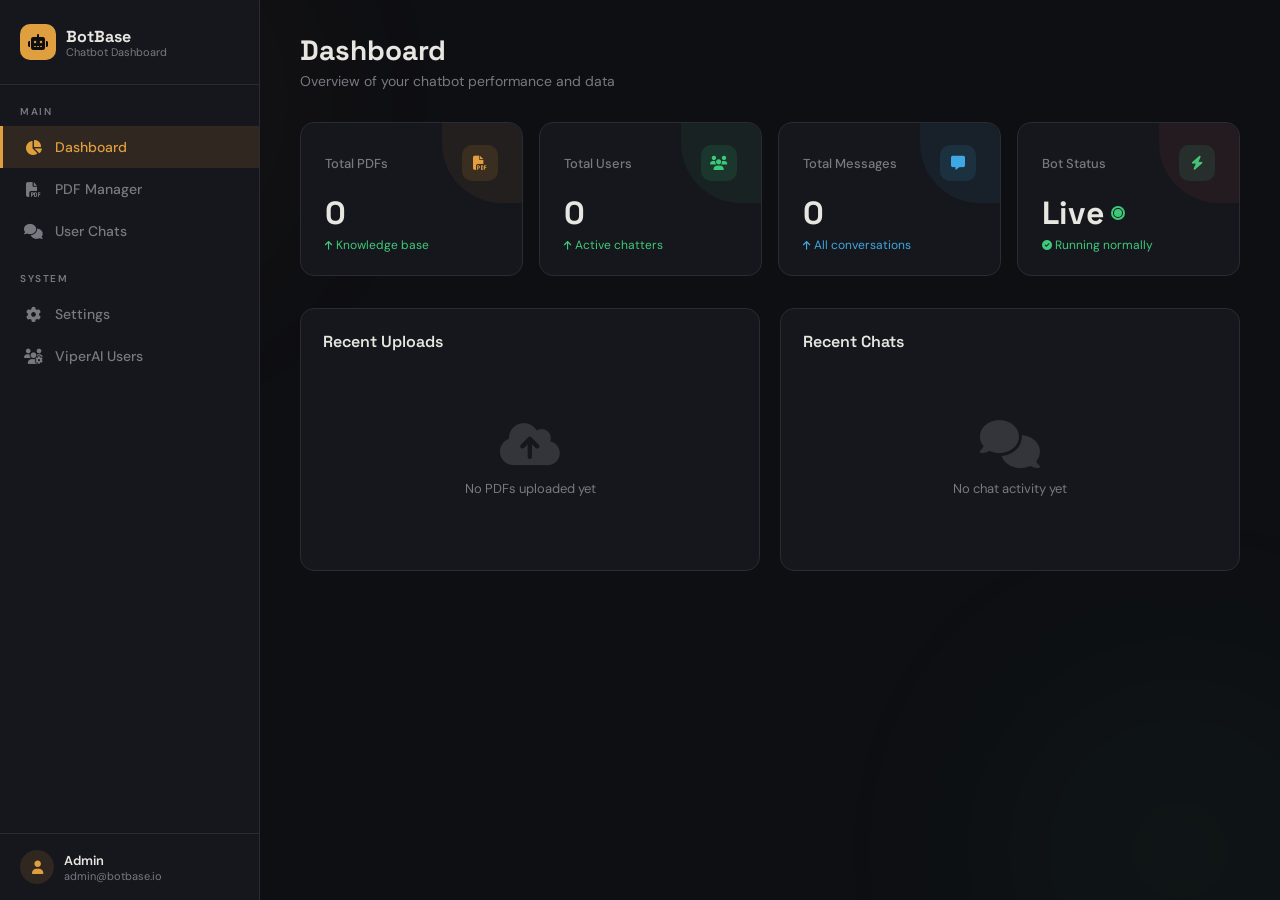
==== templates/admin.html @ d762322c "change in all files" ====
<!DOCTYPE html>
<html lang="en">
<head>
<meta charset="UTF-8">
<meta name="viewport" content="width=device-width, initial-scale=1.0">
<title>ChatBot Dashboard</title>
<link rel="stylesheet" href="https://cdnjs.cloudflare.com/ajax/libs/font-awesome/6.5.0/css/all.min.css">
<link href="https://fonts.googleapis.com/css2?family=Space+Grotesk:wght@300;400;500;600;700&family=DM+Sans:wght@300;400;500;600;700&display=swap" rel="stylesheet">
<link rel="stylesheet" href="../static/css/admin.css">
</head>
<body>

<!-- Background atmosphere -->
<div class="bg-glow" style="top:-100px;left:-100px;background:var(--accent);"></div>
<div class="bg-glow" style="bottom:-150px;right:-100px;background:var(--success);"></div>

<!-- Floating particles -->
<div class="particle" style="left:10%;top:30%;animation-delay:0s;"></div>
<div class="particle" style="left:25%;top:60%;animation-delay:1.5s;"></div>
<div class="particle" style="left:55%;top:20%;animation-delay:3s;"></div>
<div class="particle" style="left:75%;top:70%;animation-delay:4.5s;"></div>
<div class="particle" style="left:90%;top:40%;animation-delay:6s;"></div>

<!-- Toast container -->
<div class="toast-container" id="toastContainer"></div>

<!-- Delete confirmation modal -->
<div class="modal-overlay" id="deleteModal">
  <div class="modal">
    <h3 style="font-size:18px;margin-bottom:8px;">Confirm Delete</h3>
    <p style="color:var(--fg-muted);font-size:14px;margin-bottom:24px;" id="deleteModalText">Are you sure you want to delete this PDF? This action cannot be undone.</p>
    <div style="display:flex;gap:10px;justify-content:flex-end;">
      <button class="btn-ghost" onclick="closeDeleteModal()">Cancel</button>
      <button class="btn-accent" style="background:var(--danger);color:#fff;" id="confirmDeleteBtn" onclick="confirmDelete()">Delete</button>
    </div>
  </div>
</div>

<!-- App layout -->
<div style="display:flex;height:100vh;position:relative;z-index:1;">

  <!-- Sidebar -->
  <aside class="sidebar">
    <div class="sidebar-brand">
      <div style="display:flex;align-items:center;gap:10px;">
        <div style="width:36px;height:36px;background:var(--accent);border-radius:10px;display:flex;align-items:center;justify-content:center;">
          <i class="fas fa-robot" style="color:#0e0f13;font-size:16px;"></i>
        </div>
        <div class="brand-text">
          <div style="font-family:'Space Grotesk';font-weight:700;font-size:16px;color:var(--fg);">BotBase</div>
          <div style="font-size:11px;color:var(--fg-muted);margin-top:-2px;">Chatbot Dashboard</div>
        </div>
      </div>
    </div>

    <nav style="flex:1;padding:16px 0;overflow-y:auto;">
      <div class="nav-section-title" style="padding:4px 20px 8px;font-size:10px;text-transform:uppercase;letter-spacing:1.5px;color:var(--fg-muted);font-weight:600;">Main</div>
      <div class="nav-item active" data-page="dashboard" onclick="switchPage('dashboard')">
        <i class="fas fa-chart-pie"></i><span class="nav-text">Dashboard</span>
      </div>
      <div class="nav-item" data-page="pdfs" onclick="switchPage('pdfs')">
        <i class="fas fa-file-pdf"></i><span class="nav-text">PDF Manager</span>
      </div>
      <div class="nav-item" data-page="chats" onclick="switchPage('chats')">
        <i class="fas fa-comments"></i><span class="nav-text">User Chats</span>
      </div>

      <div class="nav-section-title" style="padding:20px 20px 8px;font-size:10px;text-transform:uppercase;letter-spacing:1.5px;color:var(--fg-muted);font-weight:600;">System</div>
      <div class="nav-item" data-page="settings" onclick="switchPage('settings')">
        <i class="fas fa-cog"></i><span class="nav-text">Settings</span>
      </div>
      <div class="nav-item" data-page="users" onclick="switchPage('users')">
        <i class="fas fa-users-gear"></i><span class="nav-text">ViperAI Users</span>
      </div>
    </nav>

    <div style="padding:16px 20px;border-top:1px solid var(--border);display:flex;align-items:center;gap:10px;">
      <div style="width:34px;height:34px;background:var(--accent-dim);border-radius:50%;display:flex;align-items:center;justify-content:center;">
        <i class="fas fa-user" style="color:var(--accent);font-size:13px;"></i>
      </div>
      <div class="brand-text">
        <div style="font-size:13px;font-weight:600;">Admin</div>
        <div style="font-size:11px;color:var(--fg-muted);">admin@botbase.io</div>
      </div>
    </div>
  </aside>

  <!-- Main -->
  <main class="main-content" id="mainContent">

    <!-- DASHBOARD PAGE -->
    <section class="page active" id="page-dashboard">
      <div style="margin-bottom:32px;">
        <h1 style="font-size:28px;font-weight:700;margin-bottom:4px;">Dashboard</h1>
        <p style="color:var(--fg-muted);font-size:14px;">Overview of your chatbot performance and data</p>
      </div>

      <!-- Stats -->
      <div style="display:grid;grid-template-columns:repeat(auto-fit,minmax(220px,1fr));gap:16px;margin-bottom:32px;">
        <div class="stat-card amber">
          <div style="display:flex;align-items:center;justify-content:space-between;margin-bottom:12px;">
            <span style="color:var(--fg-muted);font-size:13px;font-weight:500;">Total PDFs</span>
            <div style="width:36px;height:36px;background:var(--accent-dim);border-radius:10px;display:flex;align-items:center;justify-content:center;">
              <i class="fas fa-file-pdf" style="color:var(--accent);font-size:14px;"></i>
            </div>
          </div>
          <div style="font-size:32px;font-weight:700;font-family:'Space Grotesk';" id="statPdfs">0</div>
          <div style="font-size:12px;color:var(--success);margin-top:4px;"><i class="fas fa-arrow-up" style="font-size:10px;"></i> Knowledge base</div>
        </div>

        <div class="stat-card green">
          <div style="display:flex;align-items:center;justify-content:space-between;margin-bottom:12px;">
            <span style="color:var(--fg-muted);font-size:13px;font-weight:500;">Total Users</span>
            <div style="width:36px;height:36px;background:rgba(62,201,122,0.12);border-radius:10px;display:flex;align-items:center;justify-content:center;">
              <i class="fas fa-users" style="color:var(--success);font-size:14px;"></i>
            </div>
          </div>
          <div style="font-size:32px;font-weight:700;font-family:'Space Grotesk';" id="statUsers">0</div>
          <div style="font-size:12px;color:var(--success);margin-top:4px;"><i class="fas fa-arrow-up" style="font-size:10px;"></i> Active chatters</div>
        </div>

        <div class="stat-card blue">
          <div style="display:flex;align-items:center;justify-content:space-between;margin-bottom:12px;">
            <span style="color:var(--fg-muted);font-size:13px;font-weight:500;">Total Messages</span>
            <div style="width:36px;height:36px;background:rgba(62,168,224,0.12);border-radius:10px;display:flex;align-items:center;justify-content:center;">
              <i class="fas fa-message" style="color:var(--info);font-size:14px;"></i>
            </div>
          </div>
          <div style="font-size:32px;font-weight:700;font-family:'Space Grotesk';" id="statMessages">0</div>
          <div style="font-size:12px;color:var(--info);margin-top:4px;"><i class="fas fa-arrow-up" style="font-size:10px;"></i> All conversations</div>
        </div>

        <div class="stat-card red">
          <div style="display:flex;align-items:center;justify-content:space-between;margin-bottom:12px;">
            <span style="color:var(--fg-muted);font-size:13px;font-weight:500;">Bot Status</span>
            <div style="width:36px;height:36px;background:rgba(62,201,122,0.12);border-radius:10px;display:flex;align-items:center;justify-content:center;">
              <i class="fas fa-bolt" style="color:var(--success);font-size:14px;"></i>
            </div>
          </div>
          <div style="display:flex;align-items:center;gap:10px;">
            <div style="font-size:32px;font-weight:700;font-family:'Space Grotesk';">Live</div>
            <div class="pulse-dot"></div>
          </div>
          <div style="font-size:12px;color:var(--success);margin-top:4px;"><i class="fas fa-circle-check" style="font-size:10px;"></i> Running normally</div>
        </div>
      </div>

      <!-- Recent activity -->
      <div style="display:grid;grid-template-columns:1fr 1fr;gap:20px;">
        <div style="background:var(--bg-card);border:1px solid var(--border);border-radius:14px;padding:22px;">
          <h3 style="font-size:16px;font-weight:600;margin-bottom:16px;">Recent Uploads</h3>
          <div id="recentUploads" style="display:flex;flex-direction:column;gap:10px;">
            <div class="empty-state" style="height:180px;">
              <i class="fas fa-cloud-arrow-up"></i>
              <span style="font-size:13px;">No PDFs uploaded yet</span>
            </div>
          </div>
        </div>

        <div style="background:var(--bg-card);border:1px solid var(--border);border-radius:14px;padding:22px;">
          <h3 style="font-size:16px;font-weight:600;margin-bottom:16px;">Recent Chats</h3>
          <div id="recentChats" style="display:flex;flex-direction:column;gap:10px;">
            <div class="empty-state" style="height:180px;">
              <i class="fas fa-comments"></i>
              <span style="font-size:13px;">No chat activity yet</span>
            </div>
          </div>
        </div>
      </div>
    </section>

    <!-- PDF MANAGER PAGE -->
    <section class="page" id="page-pdfs">
      <div style="margin-bottom:28px;display:flex;align-items:center;justify-content:space-between;">
        <div>
          <h1 style="font-size:28px;font-weight:700;margin-bottom:4px;">PDF Manager</h1>
          <p style="color:var(--fg-muted);font-size:14px;">Upload and manage knowledge base documents</p>
        </div>
        <div style="display:flex;align-items:center;gap:10px;">
          <span class="badge badge-amber"><i class="fas fa-database"></i> <span id="pdfCount">0</span> documents</span>
        </div>
      </div>

      <!-- Upload zone -->
      <div class="upload-zone" id="uploadZone" onclick="document.getElementById('fileInput').click()">
        <input type="file" id="fileInput" accept=".pdf" multiple style="display:none;" onchange="handleFileSelect(event)">
        <div class="upload-icon"><i class="fas fa-cloud-arrow-up"></i></div>
        <div style="font-size:16px;font-weight:600;margin-bottom:6px;">Drop PDF files here or click to browse</div>
        <div style="color:var(--fg-muted);font-size:13px;">Supports PDF files up to 50MB each</div>
      </div>

      <!-- Upload progress area -->
      <div id="uploadProgress" style="margin-top:16px;display:none;"></div>

      <!-- PDF list -->
      <div style="margin-top:24px;">
        <div style="display:flex;align-items:center;justify-content:space-between;margin-bottom:14px;">
          <h3 style="font-size:16px;font-weight:600;">Uploaded Documents</h3>
          <div style="position:relative;">
            <i class="fas fa-search" style="position:absolute;left:12px;top:50%;transform:translateY(-50%);color:var(--fg-muted);font-size:13px;"></i>
            <input class="search-input" placeholder="Search documents..." style="width:240px;" id="pdfSearch" oninput="filterPdfs()">
          </div>
        </div>
        <div id="pdfList" style="display:flex;flex-direction:column;gap:10px;">
          <div class="empty-state" style="height:200px;background:var(--bg-card);border:1px solid var(--border);border-radius:14px;">
            <i class="fas fa-folder-open"></i>
            <span style="font-size:13px;">Your document library is empty</span>
          </div>
        </div>
      </div>
    </section>

    <!-- USER CHATS PAGE -->
    <section class="page" id="page-chats">
      <div style="margin-bottom:24px;display:flex;align-items:center;justify-content:space-between;">
        <div>
          <h1 style="font-size:28px;font-weight:700;margin-bottom:4px;">User Chats</h1>
          <p style="color:var(--fg-muted);font-size:14px;">Browse and review conversations by user</p>
        </div>
        <span class="badge badge-info"><i class="fas fa-comments"></i> <span id="chatCount">0</span> conversations</span>
      </div>

      <div class="chat-panel">
        <!-- User list -->
        <div class="chat-list-panel">
          <div style="position:relative;margin-bottom:4px;">
            <i class="fas fa-search" style="position:absolute;left:12px;top:50%;transform:translateY(-50%);color:var(--fg-muted);font-size:13px;"></i>
            <input class="search-input" placeholder="Search by name or email..." id="chatSearch" oninput="filterChats()">
          </div>
          <div id="chatUserList" style="flex:1;overflow-y:auto;display:flex;flex-direction:column;gap:8px;">
            <div class="empty-state" style="height:300px;background:var(--bg-card);border:1px solid var(--border);border-radius:14px;">
              <i class="fas fa-user-group"></i>
              <span style="font-size:13px;">No user conversations found</span>
            </div>
          </div>
        </div>

        <!-- Conversation view -->
        <div class="chat-conversation-panel">
          <div id="chatHeader" style="padding:18px 24px;border-bottom:1px solid var(--border);display:none;">
            <div style="display:flex;align-items:center;gap:12px;">
              <div class="user-avatar" id="chatAvatar" style="background:var(--accent-dim);color:var(--accent);"></div>
              <div>
                <div style="font-weight:600;font-size:15px;" id="chatUserName"></div>
                <div style="font-size:12px;color:var(--fg-muted);" id="chatUserEmail"></div>
              </div>
              <div style="margin-left:auto;display:flex;align-items:center;gap:8px;">
                <span class="badge badge-success" id="chatMsgCount"></span>
              </div>
            </div>
          </div>
          <div class="chat-messages" id="chatMessages">
            <div class="empty-state">
              <i class="fas fa-arrow-left"></i>
              <span style="font-size:14px;">Select a user to view their conversation</span>
              <span style="font-size:12px;">Search by name or email on the left panel</span>
            </div>
          </div>
        </div>
      </div>
    </section>

    <!-- SETTINGS PAGE -->
    <section class="page" id="page-settings">
      <div style="margin-bottom:28px;">
        <h1 style="font-size:28px;font-weight:700;margin-bottom:4px;">Settings</h1>
        <p style="color:var(--fg-muted);font-size:14px;">Configure your chatbot behavior</p>
      </div>

      <div style="max-width:600px;display:flex;flex-direction:column;gap:20px;">
        <div style="background:var(--bg-card);border:1px solid var(--border);border-radius:14px;padding:22px;">
          <h3 style="font-size:16px;font-weight:600;margin-bottom:16px;">Chatbot Configuration</h3>
          <div style="display:flex;flex-direction:column;gap:16px;">
            <div>
              <label style="font-size:13px;font-weight:500;color:var(--fg-muted);display:block;margin-bottom:6px;">Bot Name</label>
              <input class="search-input" style="padding-left:14px;" value="Assistant" id="botName">
            </div>
            <div>
              <label style="font-size:13px;font-weight:500;color:var(--fg-muted);display:block;margin-bottom:6px;">Welcome Message</label>
              <textarea class="search-input" style="padding-left:14px;min-height:80px;resize:vertical;" id="botWelcome">Hello! I'm your PDF assistant. Ask me anything about the uploaded documents.</textarea>
            </div>
            <div>
              <label style="font-size:13px;font-weight:500;color:var(--fg-muted);display:block;margin-bottom:6px;">Max Response Length</label>
              <input class="search-input" style="padding-left:14px;" type="number" value="500" id="maxResponse">
            </div>
          </div>
        </div>

        <div style="background:var(--bg-card);border:1px solid var(--border);border-radius:14px;padding:22px;">
          <h3 style="font-size:16px;font-weight:600;margin-bottom:16px;">Data Management</h3>
          <div style="display:flex;flex-direction:column;gap:12px;">
            <button class="btn-ghost" style="text-align:left;display:flex;align-items:center;gap:10px;" onclick="exportData()">
              <i class="fas fa-download" style="width:16px;"></i> Export All Chat Data (JSON)
            </button>
            <button class="btn-ghost" style="text-align:left;display:flex;align-items:center;gap:10px;color:var(--danger);border-color:rgba(224,85,85,0.3);" onclick="clearAllData()">
              <i class="fas fa-trash" style="width:16px;"></i> Clear All Data
            </button>
          </div>
        </div>

      <button class="btn-accent" style="align-self:flex-start;" onclick="saveSettings()">
        <i class="fas fa-save" style="margin-right:6px;"></i> Save Settings
      </button>
    </div>
  </section>

  <!-- VIPERAI USERS PAGE -->
  <section class="page" id="page-users">
    <div style="margin-bottom:28px;display:flex;align-items:center;justify-content:space-between;">
      <div>
        <h1 style="font-size:28px;font-weight:700;margin-bottom:4px;">ViperAI Users</h1>
        <p style="color:var(--fg-muted);font-size:14px;">Registered users and their chat history</p>
      </div>
      <span class="badge badge-success"><i class="fas fa-users"></i> <span id="viperUserCount">0</span> users</span>
    </div>

    <div class="chat-panel">
      <div class="chat-list-panel">
        <div style="position:relative;margin-bottom:4px;">
          <i class="fas fa-search" style="position:absolute;left:12px;top:50%;transform:translateY(-50%);color:var(--fg-muted);font-size:13px;"></i>
          <input class="search-input" placeholder="Search users by email..." id="viperUserSearch" oninput="renderViperUserList()">
        </div>
        <div id="viperUserList" style="flex:1;overflow-y:auto;display:flex;flex-direction:column;gap:8px;">
          <div class="empty-state" style="height:300px;background:var(--bg-card);border:1px solid var(--border);border-radius:14px;">
            <i class="fas fa-users-gear"></i>
            <span style="font-size:13px;">No users found</span>
          </div>
        </div>
      </div>

      <div class="chat-conversation-panel">
        <div id="viperChatHeader" style="padding:18px 24px;border-bottom:1px solid var(--border);display:none;">
          <div style="display:flex;align-items:center;gap:12px;">
            <div class="user-avatar" id="viperChatAvatar" style="background:var(--accent-dim);color:var(--accent);"></div>
            <div>
              <div style="font-weight:600;font-size:15px;" id="viperChatUserName"></div>
              <div style="font-size:12px;color:var(--fg-muted);" id="viperChatUserEmail"></div>
            </div>
            <div style="margin-left:auto;display:flex;align-items:center;gap:8px;">
              <span class="badge badge-info" id="viperChatCount"></span>
            </div>
          </div>
        </div>
        <div id="viperChatTabs" style="padding:10px 16px;border-bottom:1px solid var(--border);display:none;gap:8px;flex-wrap:wrap;"></div>
        <div class="chat-messages" id="viperChatMessages">
          <div class="empty-state">
            <i class="fas fa-arrow-left"></i>
            <span style="font-size:14px;">Select a user to view their chats</span>
            <span style="font-size:12px;">Search by email on the left panel</span>
          </div>
        </div>
      </div>
    </div>
  </section>

  </main>
</div>

<script src="../static/js/admin.js"></script>
</body>
</html>
---- static/css/admin.css ----
:root {
  --bg: #0e0f13;
  --bg-card: #16171d;
  --bg-elevated: #1c1d25;
  --fg: #e8e6e1;
  --fg-muted: #7a7880;
  --accent: #e09f3e;
  --accent-dim: rgba(224,159,62,0.12);
  --accent-hover: #c98a2e;
  --border: #2a2b33;
  --danger: #e05555;
  --success: #3ec97a;
  --info: #3ea8e0;
}

* { margin: 0; padding: 0; box-sizing: border-box; }

body {
  font-family: 'DM Sans', sans-serif;
  background: var(--bg);
  color: var(--fg);
  overflow: hidden;
  height: 100vh;
}

h1, h2, h3, h4, h5 {
  font-family: 'Space Grotesk', sans-serif;
}

::-webkit-scrollbar { width: 5px; }
::-webkit-scrollbar-track { background: transparent; }
::-webkit-scrollbar-thumb { background: var(--border); border-radius: 10px; }
::-webkit-scrollbar-thumb:hover { background: var(--fg-muted); }

.sidebar {
  width: 260px;
  min-width: 260px;
  background: var(--bg-card);
  border-right: 1px solid var(--border);
  height: 100vh;
  display: flex;
  flex-direction: column;
  transition: all 0.3s ease;
}

.sidebar-brand {
  padding: 24px 20px;
  border-bottom: 1px solid var(--border);
}

.nav-item {
  display: flex;
  align-items: center;
  gap: 12px;
  padding: 12px 20px;
  cursor: pointer;
  color: var(--fg-muted);
  transition: all 0.2s ease;
  border-left: 3px solid transparent;
  font-size: 14px;
  font-weight: 500;
}

.nav-item:hover {
  color: var(--fg);
  background: rgba(255,255,255,0.03);
}

.nav-item.active {
  color: var(--accent);
  background: var(--accent-dim);
  border-left-color: var(--accent);
}

.nav-item i { width: 20px; text-align: center; font-size: 15px; }

.main-content {
  flex: 1;
  overflow-y: auto;
  padding: 32px 40px;
}

.stat-card {
  background: var(--bg-card);
  border: 1px solid var(--border);
  border-radius: 14px;
  padding: 22px 24px;
  position: relative;
  overflow: hidden;
  transition: transform 0.2s ease, border-color 0.2s ease;
}

.stat-card:hover {
  transform: translateY(-2px);
  border-color: var(--accent);
}

.stat-card::after {
  content: '';
  position: absolute;
  top: 0; right: 0;
  width: 80px; height: 80px;
  border-radius: 0 14px 0 60px;
  opacity: 0.06;
}

.stat-card.amber::after { background: var(--accent); }
.stat-card.green::after { background: var(--success); }
.stat-card.blue::after { background: var(--info); }
.stat-card.red::after { background: var(--danger); }

.upload-zone {
  border: 2px dashed var(--border);
  border-radius: 16px;
  padding: 48px 24px;
  text-align: center;
  cursor: pointer;
  transition: all 0.3s ease;
  background: var(--bg-elevated);
  position: relative;
}

.upload-zone:hover, .upload-zone.dragover {
  border-color: var(--accent);
  background: var(--accent-dim);
}

.upload-zone.dragover .upload-icon {
  transform: scale(1.15);
  color: var(--accent);
}

.upload-icon {
  font-size: 48px;
  color: var(--fg-muted);
  transition: all 0.3s ease;
  margin-bottom: 16px;
}

.pdf-item {
  display: flex;
  align-items: center;
  gap: 14px;
  padding: 16px 18px;
  background: var(--bg-elevated);
  border: 1px solid var(--border);
  border-radius: 12px;
  transition: all 0.2s ease;
}

.pdf-item:hover {
  border-color: var(--accent);
  background: var(--accent-dim);
}

.pdf-icon {
  width: 44px; height: 44px;
  background: rgba(224,85,85,0.12);
  color: var(--danger);
  border-radius: 10px;
  display: flex; align-items: center; justify-content: center;
  font-size: 18px;
  flex-shrink: 0;
}

.chat-user-item {
  display: flex;
  align-items: center;
  gap: 14px;
  padding: 14px 18px;
  background: var(--bg-elevated);
  border: 1px solid var(--border);
  border-radius: 12px;
  cursor: pointer;
  transition: all 0.2s ease;
}

.chat-user-item:hover {
  border-color: var(--accent);
  background: var(--accent-dim);
}

.chat-user-item.active {
  border-color: var(--accent);
  background: var(--accent-dim);
}

.user-avatar {
  width: 42px; height: 42px;
  border-radius: 50%;
  display: flex; align-items: center; justify-content: center;
  font-weight: 700;
  font-size: 15px;
  flex-shrink: 0;
  font-family: 'Space Grotesk', sans-serif;
}

.chat-bubble {
  max-width: 75%;
  padding: 12px 16px;
  border-radius: 16px;
  font-size: 14px;
  line-height: 1.55;
  animation: bubbleIn 0.3s ease;
}

@keyframes bubbleIn {
  from { opacity: 0; transform: translateY(8px); }
  to { opacity: 1; transform: translateY(0); }
}

.bubble-user {
  background: var(--accent);
  color: #0e0f13;
  border-bottom-right-radius: 4px;
  margin-left: auto;
  font-weight: 500;
}

.bubble-bot {
  background: var(--bg-elevated);
  border: 1px solid var(--border);
  color: var(--fg);
  border-bottom-left-radius: 4px;
}

.search-input {
  background: var(--bg-elevated);
  border: 1px solid var(--border);
  border-radius: 10px;
  padding: 10px 14px 10px 40px;
  color: var(--fg);
  font-size: 14px;
  width: 100%;
  outline: none;
  transition: border-color 0.2s ease;
  font-family: 'DM Sans', sans-serif;
}

.search-input:focus { border-color: var(--accent); }
.search-input::placeholder { color: var(--fg-muted); }

.btn-accent {
  background: var(--accent);
  color: #0e0f13;
  border: none;
  padding: 10px 20px;
  border-radius: 10px;
  font-weight: 600;
  font-size: 14px;
  cursor: pointer;
  transition: all 0.2s ease;
  font-family: 'DM Sans', sans-serif;
}

.btn-accent:hover { background: var(--accent-hover); transform: translateY(-1px); }

.btn-ghost {
  background: transparent;
  color: var(--fg-muted);
  border: 1px solid var(--border);
  padding: 8px 14px;
  border-radius: 8px;
  font-size: 13px;
  cursor: pointer;
  transition: all 0.2s ease;
  font-family: 'DM Sans', sans-serif;
}

.btn-ghost:hover { color: var(--fg); border-color: var(--fg-muted); }

.btn-danger {
  background: transparent;
  color: var(--danger);
  border: 1px solid rgba(224,85,85,0.3);
  padding: 6px 12px;
  border-radius: 8px;
  font-size: 12px;
  cursor: pointer;
  transition: all 0.2s ease;
  font-family: 'DM Sans', sans-serif;
}

.btn-danger:hover { background: rgba(224,85,85,0.1); border-color: var(--danger); }

.badge {
  display: inline-flex;
  align-items: center;
  gap: 5px;
  padding: 3px 10px;
  border-radius: 20px;
  font-size: 11px;
  font-weight: 600;
}

.badge-success { background: rgba(62,201,122,0.12); color: var(--success); }
.badge-amber { background: var(--accent-dim); color: var(--accent); }
.badge-info { background: rgba(62,168,224,0.12); color: var(--info); }

.toast-container {
  position: fixed;
  top: 24px;
  right: 24px;
  z-index: 9999;
  display: flex;
  flex-direction: column;
  gap: 10px;
}

.toast {
  padding: 14px 20px;
  border-radius: 12px;
  font-size: 14px;
  font-weight: 500;
  display: flex;
  align-items: center;
  gap: 10px;
  animation: toastIn 0.4s ease, toastOut 0.3s ease 2.7s forwards;
  box-shadow: 0 8px 30px rgba(0,0,0,0.4);
}

.toast-success { background: #1a2e22; border: 1px solid rgba(62,201,122,0.3); color: var(--success); }
.toast-error { background: #2e1a1a; border: 1px solid rgba(224,85,85,0.3); color: var(--danger); }
.toast-info { background: #1a252e; border: 1px solid rgba(62,168,224,0.3); color: var(--info); }

@keyframes toastIn { from { opacity:0; transform:translateX(40px); } to { opacity:1; transform:translateX(0); } }
@keyframes toastOut { from { opacity:1; } to { opacity:0; transform:translateY(-10px); } }

.page { display: none; }
.page.active { display: block; }

.modal-overlay {
  position: fixed; inset: 0;
  background: rgba(0,0,0,0.6);
  backdrop-filter: blur(4px);
  z-index: 1000;
  display: none;
  align-items: center;
  justify-content: center;
  animation: fadeIn 0.2s ease;
}

.modal-overlay.show { display: flex; }

.modal {
  background: var(--bg-card);
  border: 1px solid var(--border);
  border-radius: 16px;
  padding: 28px;
  max-width: 420px;
  width: 90%;
  animation: modalIn 0.3s ease;
}

@keyframes fadeIn { from { opacity:0; } to { opacity:1; } }
@keyframes modalIn { from { opacity:0; transform:scale(0.95); } to { opacity:1; transform:scale(1); } }

.bg-glow {
  position: fixed;
  width: 400px; height: 400px;
  border-radius: 50%;
  filter: blur(120px);
  opacity: 0.04;
  pointer-events: none;
  z-index: 0;
}

.progress-bar {
  height: 4px;
  background: var(--border);
  border-radius: 4px;
  overflow: hidden;
}

.progress-fill {
  height: 100%;
  background: var(--accent);
  border-radius: 4px;
  transition: width 0.3s ease;
}

.chat-panel {
  display: flex;
  gap: 24px;
  height: calc(100vh - 160px);
}

.chat-list-panel {
  width: 340px;
  min-width: 340px;
  display: flex;
  flex-direction: column;
  gap: 12px;
}

.chat-conversation-panel {
  flex: 1;
  background: var(--bg-card);
  border: 1px solid var(--border);
  border-radius: 16px;
  display: flex;
  flex-direction: column;
  overflow: hidden;
}

.chat-messages {
  flex: 1;
  overflow-y: auto;
  padding: 24px;
  display: flex;
  flex-direction: column;
  gap: 16px;
}

.empty-state {
  display: flex;
  flex-direction: column;
  align-items: center;
  justify-content: center;
  height: 100%;
  color: var(--fg-muted);
  gap: 12px;
}

.empty-state i { font-size: 48px; opacity: 0.3; }

@media (max-width: 1024px) {
  .sidebar { width: 70px; min-width: 70px; }
  .sidebar .nav-text, .sidebar .brand-text, .sidebar .nav-section-title { display: none; }
  .sidebar-brand { padding: 20px 12px; text-align: center; }
  .nav-item { justify-content: center; padding: 14px 12px; }
  .main-content { padding: 24px 20px; }
  .chat-panel { flex-direction: column; height: auto; }
  .chat-list-panel { width: 100%; min-width: 0; max-height: 300px; }
  .chat-conversation-panel { min-height: 400px; }
}

.pulse-dot {
  width: 8px; height: 8px;
  background: var(--success);
  border-radius: 50%;
  position: relative;
}

.pulse-dot::after {
  content: '';
  position: absolute; inset: -3px;
  border-radius: 50%;
  border: 2px solid var(--success);
  animation: pulse 2s ease infinite;
}

@keyframes pulse {
  0%, 100% { opacity: 0; transform: scale(0.8); }
  50% { opacity: 0.5; transform: scale(1.2); }
}

.particle {
  position: fixed;
  width: 2px; height: 2px;
  background: var(--accent);
  border-radius: 50%;
  opacity: 0;
  pointer-events: none;
  z-index: 0;
  animation: floatParticle 8s ease-in-out infinite;
}

@keyframes floatParticle {
  0%, 100% { opacity: 0; transform: translateY(0); }
  20% { opacity: 0.3; }
  50% { opacity: 0.15; transform: translateY(-80px); }
  80% { opacity: 0.3; }
}
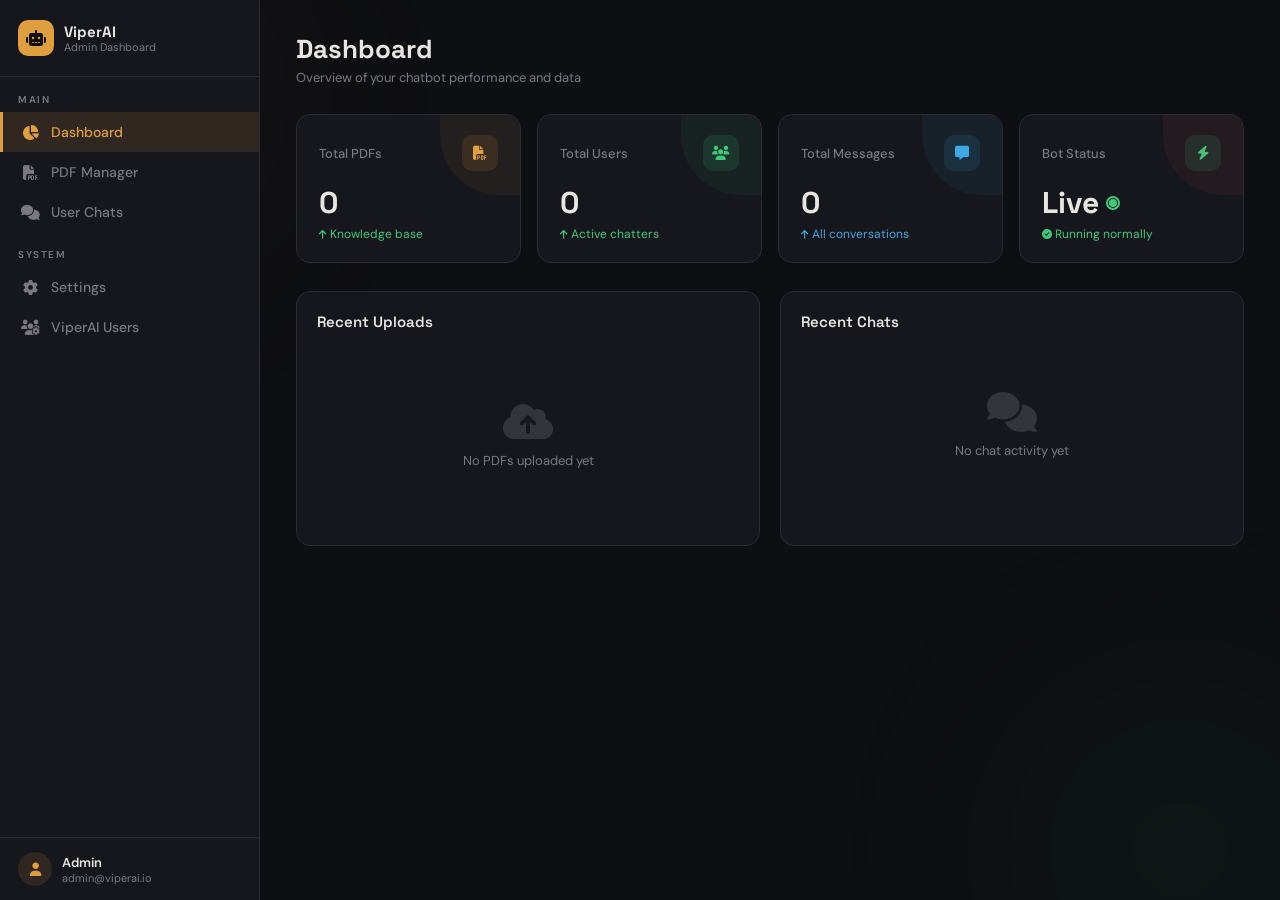
==== commit cc5c11ef: "make it responcive" ====
--- a/templates/admin.html
+++ b/templates/admin.html
@@ -3,58 +3,55 @@
 <head>
 <meta charset="UTF-8">
 <meta name="viewport" content="width=device-width, initial-scale=1.0">
-<title>ChatBot Dashboard</title>
+<title>ViperAI — Admin Dashboard</title>
 <link rel="stylesheet" href="https://cdnjs.cloudflare.com/ajax/libs/font-awesome/6.5.0/css/all.min.css">
 <link href="https://fonts.googleapis.com/css2?family=Space+Grotesk:wght@300;400;500;600;700&family=DM+Sans:wght@300;400;500;600;700&display=swap" rel="stylesheet">
-<link rel="stylesheet" href="../static/css/admin.css">
+<link rel="stylesheet" href="/static/css/admin.css">
 </head>
 <body>
 
 <!-- Background atmosphere -->
 <div class="bg-glow" style="top:-100px;left:-100px;background:var(--accent);"></div>
 <div class="bg-glow" style="bottom:-150px;right:-100px;background:var(--success);"></div>
-
-<!-- Floating particles -->
 <div class="particle" style="left:10%;top:30%;animation-delay:0s;"></div>
 <div class="particle" style="left:25%;top:60%;animation-delay:1.5s;"></div>
 <div class="particle" style="left:55%;top:20%;animation-delay:3s;"></div>
 <div class="particle" style="left:75%;top:70%;animation-delay:4.5s;"></div>
 <div class="particle" style="left:90%;top:40%;animation-delay:6s;"></div>
 
-<!-- Toast container -->
+<!-- Toast -->
 <div class="toast-container" id="toastContainer"></div>
 
-<!-- Delete confirmation modal -->
+<!-- Delete Modal -->
 <div class="modal-overlay" id="deleteModal">
   <div class="modal">
-    <h3 style="font-size:18px;margin-bottom:8px;">Confirm Delete</h3>
-    <p style="color:var(--fg-muted);font-size:14px;margin-bottom:24px;" id="deleteModalText">Are you sure you want to delete this PDF? This action cannot be undone.</p>
+    <h3 style="font-size:17px;margin-bottom:8px;">Confirm Delete</h3>
+    <p style="color:var(--fg-muted);font-size:13px;margin-bottom:22px;" id="deleteModalText">Are you sure? This action cannot be undone.</p>
     <div style="display:flex;gap:10px;justify-content:flex-end;">
       <button class="btn-ghost" onclick="closeDeleteModal()">Cancel</button>
-      <button class="btn-accent" style="background:var(--danger);color:#fff;" id="confirmDeleteBtn" onclick="confirmDelete()">Delete</button>
+      <button class="btn-accent" style="background:var(--danger);" id="confirmDeleteBtn" onclick="confirmDelete()">Delete</button>
     </div>
   </div>
 </div>
 
-<!-- App layout -->
-<div style="display:flex;height:100vh;position:relative;z-index:1;">
+<!-- Sidebar overlay -->
+<div class="sidebar-overlay" id="sidebarOverlay" onclick="closeSidebar()"></div>
+
+<!-- ===== APP LAYOUT ===== -->
+<div class="app-layout">
 
   <!-- Sidebar -->
-  <aside class="sidebar">
+  <aside class="sidebar" id="adminSidebar">
     <div class="sidebar-brand">
-      <div style="display:flex;align-items:center;gap:10px;">
-        <div style="width:36px;height:36px;background:var(--accent);border-radius:10px;display:flex;align-items:center;justify-content:center;">
-          <i class="fas fa-robot" style="color:#0e0f13;font-size:16px;"></i>
-        </div>
-        <div class="brand-text">
-          <div style="font-family:'Space Grotesk';font-weight:700;font-size:16px;color:var(--fg);">BotBase</div>
-          <div style="font-size:11px;color:var(--fg-muted);margin-top:-2px;">Chatbot Dashboard</div>
-        </div>
+      <div class="sidebar-brand-icon"><i class="fas fa-robot"></i></div>
+      <div class="brand-text">
+        <div class="brand-title">ViperAI</div>
+        <div class="brand-sub">Admin Dashboard</div>
       </div>
     </div>
 
-    <nav style="flex:1;padding:16px 0;overflow-y:auto;">
-      <div class="nav-section-title" style="padding:4px 20px 8px;font-size:10px;text-transform:uppercase;letter-spacing:1.5px;color:var(--fg-muted);font-weight:600;">Main</div>
+    <nav class="sidebar-nav">
+      <div class="nav-section-title">Main</div>
       <div class="nav-item active" data-page="dashboard" onclick="switchPage('dashboard')">
         <i class="fas fa-chart-pie"></i><span class="nav-text">Dashboard</span>
       </div>
@@ -64,8 +61,7 @@
       <div class="nav-item" data-page="chats" onclick="switchPage('chats')">
         <i class="fas fa-comments"></i><span class="nav-text">User Chats</span>
       </div>
-
-      <div class="nav-section-title" style="padding:20px 20px 8px;font-size:10px;text-transform:uppercase;letter-spacing:1.5px;color:var(--fg-muted);font-weight:600;">System</div>
+      <div class="nav-section-title" style="margin-top:12px;">System</div>
       <div class="nav-item" data-page="settings" onclick="switchPage('settings')">
         <i class="fas fa-cog"></i><span class="nav-text">Settings</span>
       </div>
@@ -74,288 +70,305 @@
       </div>
     </nav>
 
-    <div style="padding:16px 20px;border-top:1px solid var(--border);display:flex;align-items:center;gap:10px;">
-      <div style="width:34px;height:34px;background:var(--accent-dim);border-radius:50%;display:flex;align-items:center;justify-content:center;">
-        <i class="fas fa-user" style="color:var(--accent);font-size:13px;"></i>
-      </div>
-      <div class="brand-text">
-        <div style="font-size:13px;font-weight:600;">Admin</div>
-        <div style="font-size:11px;color:var(--fg-muted);">admin@botbase.io</div>
+    <div class="sidebar-footer">
+      <div class="sidebar-footer-av"><i class="fas fa-user"></i></div>
+      <div class="sidebar-footer-info">
+        <div class="sidebar-footer-name">Admin</div>
+        <div class="sidebar-footer-email">admin@viperai.io</div>
       </div>
     </div>
   </aside>
 
-  <!-- Main -->
-  <main class="main-content" id="mainContent">
-
-    <!-- DASHBOARD PAGE -->
-    <section class="page active" id="page-dashboard">
-      <div style="margin-bottom:32px;">
-        <h1 style="font-size:28px;font-weight:700;margin-bottom:4px;">Dashboard</h1>
-        <p style="color:var(--fg-muted);font-size:14px;">Overview of your chatbot performance and data</p>
-      </div>
-
-      <!-- Stats -->
-      <div style="display:grid;grid-template-columns:repeat(auto-fit,minmax(220px,1fr));gap:16px;margin-bottom:32px;">
-        <div class="stat-card amber">
-          <div style="display:flex;align-items:center;justify-content:space-between;margin-bottom:12px;">
-            <span style="color:var(--fg-muted);font-size:13px;font-weight:500;">Total PDFs</span>
-            <div style="width:36px;height:36px;background:var(--accent-dim);border-radius:10px;display:flex;align-items:center;justify-content:center;">
-              <i class="fas fa-file-pdf" style="color:var(--accent);font-size:14px;"></i>
-            </div>
-          </div>
-          <div style="font-size:32px;font-weight:700;font-family:'Space Grotesk';" id="statPdfs">0</div>
-          <div style="font-size:12px;color:var(--success);margin-top:4px;"><i class="fas fa-arrow-up" style="font-size:10px;"></i> Knowledge base</div>
-        </div>
-
-        <div class="stat-card green">
-          <div style="display:flex;align-items:center;justify-content:space-between;margin-bottom:12px;">
-            <span style="color:var(--fg-muted);font-size:13px;font-weight:500;">Total Users</span>
-            <div style="width:36px;height:36px;background:rgba(62,201,122,0.12);border-radius:10px;display:flex;align-items:center;justify-content:center;">
-              <i class="fas fa-users" style="color:var(--success);font-size:14px;"></i>
-            </div>
-          </div>
-          <div style="font-size:32px;font-weight:700;font-family:'Space Grotesk';" id="statUsers">0</div>
-          <div style="font-size:12px;color:var(--success);margin-top:4px;"><i class="fas fa-arrow-up" style="font-size:10px;"></i> Active chatters</div>
-        </div>
-
-        <div class="stat-card blue">
-          <div style="display:flex;align-items:center;justify-content:space-between;margin-bottom:12px;">
-            <span style="color:var(--fg-muted);font-size:13px;font-weight:500;">Total Messages</span>
-            <div style="width:36px;height:36px;background:rgba(62,168,224,0.12);border-radius:10px;display:flex;align-items:center;justify-content:center;">
-              <i class="fas fa-message" style="color:var(--info);font-size:14px;"></i>
-            </div>
-          </div>
-          <div style="font-size:32px;font-weight:700;font-family:'Space Grotesk';" id="statMessages">0</div>
-          <div style="font-size:12px;color:var(--info);margin-top:4px;"><i class="fas fa-arrow-up" style="font-size:10px;"></i> All conversations</div>
-        </div>
-
-        <div class="stat-card red">
-          <div style="display:flex;align-items:center;justify-content:space-between;margin-bottom:12px;">
-            <span style="color:var(--fg-muted);font-size:13px;font-weight:500;">Bot Status</span>
-            <div style="width:36px;height:36px;background:rgba(62,201,122,0.12);border-radius:10px;display:flex;align-items:center;justify-content:center;">
-              <i class="fas fa-bolt" style="color:var(--success);font-size:14px;"></i>
-            </div>
-          </div>
-          <div style="display:flex;align-items:center;gap:10px;">
-            <div style="font-size:32px;font-weight:700;font-family:'Space Grotesk';">Live</div>
-            <div class="pulse-dot"></div>
-          </div>
-          <div style="font-size:12px;color:var(--success);margin-top:4px;"><i class="fas fa-circle-check" style="font-size:10px;"></i> Running normally</div>
-        </div>
-      </div>
-
-      <!-- Recent activity -->
-      <div style="display:grid;grid-template-columns:1fr 1fr;gap:20px;">
-        <div style="background:var(--bg-card);border:1px solid var(--border);border-radius:14px;padding:22px;">
-          <h3 style="font-size:16px;font-weight:600;margin-bottom:16px;">Recent Uploads</h3>
-          <div id="recentUploads" style="display:flex;flex-direction:column;gap:10px;">
-            <div class="empty-state" style="height:180px;">
-              <i class="fas fa-cloud-arrow-up"></i>
-              <span style="font-size:13px;">No PDFs uploaded yet</span>
-            </div>
-          </div>
-        </div>
-
-        <div style="background:var(--bg-card);border:1px solid var(--border);border-radius:14px;padding:22px;">
-          <h3 style="font-size:16px;font-weight:600;margin-bottom:16px;">Recent Chats</h3>
-          <div id="recentChats" style="display:flex;flex-direction:column;gap:10px;">
-            <div class="empty-state" style="height:180px;">
-              <i class="fas fa-comments"></i>
-              <span style="font-size:13px;">No chat activity yet</span>
-            </div>
-          </div>
-        </div>
-      </div>
-    </section>
-
-    <!-- PDF MANAGER PAGE -->
-    <section class="page" id="page-pdfs">
-      <div style="margin-bottom:28px;display:flex;align-items:center;justify-content:space-between;">
-        <div>
-          <h1 style="font-size:28px;font-weight:700;margin-bottom:4px;">PDF Manager</h1>
-          <p style="color:var(--fg-muted);font-size:14px;">Upload and manage knowledge base documents</p>
-        </div>
-        <div style="display:flex;align-items:center;gap:10px;">
+  <!-- Main wrapper (topbar + content) -->
+  <div style="flex:1;display:flex;flex-direction:column;min-width:0;overflow:hidden;">
+
+    <!-- Mobile topbar -->
+    <div class="admin-topbar">
+      <button class="admin-ham" onclick="toggleSidebar()"><i class="fas fa-bars"></i></button>
+      <span class="admin-topbar-title">ViperAI Admin</span>
+    </div>
+
+    <!-- Main content -->
+    <main class="main-content" id="mainContent">
+
+      <!-- ===== DASHBOARD ===== -->
+      <section class="page active" id="page-dashboard">
+        <div class="page-header">
+          <div class="page-header-left">
+            <h1>Dashboard</h1>
+            <p>Overview of your chatbot performance and data</p>
+          </div>
+        </div>
+
+        <div class="stats-grid">
+          <div class="stat-card amber">
+            <div class="stat-card-header">
+              <span class="stat-card-label">Total PDFs</span>
+              <div class="stat-card-icon" style="background:var(--accent-dim);">
+                <i class="fas fa-file-pdf" style="color:var(--accent);"></i>
+              </div>
+            </div>
+            <div class="stat-card-value" id="statPdfs">0</div>
+            <div class="stat-card-sub" style="color:var(--success);"><i class="fas fa-arrow-up" style="font-size:10px;"></i> Knowledge base</div>
+          </div>
+
+          <div class="stat-card green">
+            <div class="stat-card-header">
+              <span class="stat-card-label">Total Users</span>
+              <div class="stat-card-icon" style="background:rgba(62,201,122,0.12);">
+                <i class="fas fa-users" style="color:var(--success);"></i>
+              </div>
+            </div>
+            <div class="stat-card-value" id="statUsers">0</div>
+            <div class="stat-card-sub" style="color:var(--success);"><i class="fas fa-arrow-up" style="font-size:10px;"></i> Active chatters</div>
+          </div>
+
+          <div class="stat-card blue">
+            <div class="stat-card-header">
+              <span class="stat-card-label">Total Messages</span>
+              <div class="stat-card-icon" style="background:rgba(62,168,224,0.12);">
+                <i class="fas fa-message" style="color:var(--info);"></i>
+              </div>
+            </div>
+            <div class="stat-card-value" id="statMessages">0</div>
+            <div class="stat-card-sub" style="color:var(--info);"><i class="fas fa-arrow-up" style="font-size:10px;"></i> All conversations</div>
+          </div>
+
+          <div class="stat-card red">
+            <div class="stat-card-header">
+              <span class="stat-card-label">Bot Status</span>
+              <div class="stat-card-icon" style="background:rgba(62,201,122,0.12);">
+                <i class="fas fa-bolt" style="color:var(--success);"></i>
+              </div>
+            </div>
+            <div style="display:flex;align-items:center;gap:10px;">
+              <div class="stat-card-value">Live</div>
+              <div class="pulse-dot"></div>
+            </div>
+            <div class="stat-card-sub" style="color:var(--success);"><i class="fas fa-circle-check" style="font-size:10px;"></i> Running normally</div>
+          </div>
+        </div>
+
+        <div class="recent-grid">
+          <div class="recent-card">
+            <h3>Recent Uploads</h3>
+            <div id="recentUploads" style="display:flex;flex-direction:column;gap:10px;">
+              <div class="empty-state" style="min-height:160px;">
+                <i class="fas fa-cloud-arrow-up"></i>
+                <span style="font-size:13px;">No PDFs uploaded yet</span>
+              </div>
+            </div>
+          </div>
+          <div class="recent-card">
+            <h3>Recent Chats</h3>
+            <div id="recentChats" style="display:flex;flex-direction:column;gap:10px;">
+              <div class="empty-state" style="min-height:160px;">
+                <i class="fas fa-comments"></i>
+                <span style="font-size:13px;">No chat activity yet</span>
+              </div>
+            </div>
+          </div>
+        </div>
+      </section>
+
+      <!-- ===== PDF MANAGER ===== -->
+      <section class="page" id="page-pdfs">
+        <div class="page-header">
+          <div class="page-header-left">
+            <h1>PDF Manager</h1>
+            <p>Upload and manage knowledge base documents</p>
+          </div>
           <span class="badge badge-amber"><i class="fas fa-database"></i> <span id="pdfCount">0</span> documents</span>
         </div>
-      </div>
-
-      <!-- Upload zone -->
-      <div class="upload-zone" id="uploadZone" onclick="document.getElementById('fileInput').click()">
-        <input type="file" id="fileInput" accept=".pdf" multiple style="display:none;" onchange="handleFileSelect(event)">
-        <div class="upload-icon"><i class="fas fa-cloud-arrow-up"></i></div>
-        <div style="font-size:16px;font-weight:600;margin-bottom:6px;">Drop PDF files here or click to browse</div>
-        <div style="color:var(--fg-muted);font-size:13px;">Supports PDF files up to 50MB each</div>
-      </div>
-
-      <!-- Upload progress area -->
-      <div id="uploadProgress" style="margin-top:16px;display:none;"></div>
-
-      <!-- PDF list -->
-      <div style="margin-top:24px;">
-        <div style="display:flex;align-items:center;justify-content:space-between;margin-bottom:14px;">
-          <h3 style="font-size:16px;font-weight:600;">Uploaded Documents</h3>
-          <div style="position:relative;">
-            <i class="fas fa-search" style="position:absolute;left:12px;top:50%;transform:translateY(-50%);color:var(--fg-muted);font-size:13px;"></i>
-            <input class="search-input" placeholder="Search documents..." style="width:240px;" id="pdfSearch" oninput="filterPdfs()">
-          </div>
-        </div>
-        <div id="pdfList" style="display:flex;flex-direction:column;gap:10px;">
-          <div class="empty-state" style="height:200px;background:var(--bg-card);border:1px solid var(--border);border-radius:14px;">
-            <i class="fas fa-folder-open"></i>
-            <span style="font-size:13px;">Your document library is empty</span>
-          </div>
-        </div>
-      </div>
-    </section>
-
-    <!-- USER CHATS PAGE -->
-    <section class="page" id="page-chats">
-      <div style="margin-bottom:24px;display:flex;align-items:center;justify-content:space-between;">
-        <div>
-          <h1 style="font-size:28px;font-weight:700;margin-bottom:4px;">User Chats</h1>
-          <p style="color:var(--fg-muted);font-size:14px;">Browse and review conversations by user</p>
-        </div>
-        <span class="badge badge-info"><i class="fas fa-comments"></i> <span id="chatCount">0</span> conversations</span>
-      </div>
-
-      <div class="chat-panel">
-        <!-- User list -->
-        <div class="chat-list-panel">
-          <div style="position:relative;margin-bottom:4px;">
-            <i class="fas fa-search" style="position:absolute;left:12px;top:50%;transform:translateY(-50%);color:var(--fg-muted);font-size:13px;"></i>
-            <input class="search-input" placeholder="Search by name or email..." id="chatSearch" oninput="filterChats()">
-          </div>
-          <div id="chatUserList" style="flex:1;overflow-y:auto;display:flex;flex-direction:column;gap:8px;">
-            <div class="empty-state" style="height:300px;background:var(--bg-card);border:1px solid var(--border);border-radius:14px;">
-              <i class="fas fa-user-group"></i>
-              <span style="font-size:13px;">No user conversations found</span>
-            </div>
-          </div>
-        </div>
-
-        <!-- Conversation view -->
-        <div class="chat-conversation-panel">
-          <div id="chatHeader" style="padding:18px 24px;border-bottom:1px solid var(--border);display:none;">
-            <div style="display:flex;align-items:center;gap:12px;">
-              <div class="user-avatar" id="chatAvatar" style="background:var(--accent-dim);color:var(--accent);"></div>
+
+        <div class="upload-zone" id="uploadZone" onclick="document.getElementById('fileInput').click()">
+          <input type="file" id="fileInput" accept=".pdf" multiple style="display:none;" onchange="handleFileSelect(event)">
+          <div class="upload-icon"><i class="fas fa-cloud-arrow-up"></i></div>
+          <div style="font-size:15px;font-weight:600;margin-bottom:5px;">Drop PDF files here or click to browse</div>
+          <div style="color:var(--fg-muted);font-size:13px;">Supports PDF files up to 50MB each</div>
+        </div>
+
+        <div id="uploadProgress" style="margin-top:14px;display:none;"></div>
+
+        <div style="margin-top:22px;">
+          <div style="display:flex;align-items:center;justify-content:space-between;margin-bottom:12px;gap:12px;flex-wrap:wrap;">
+            <h3 style="font-size:15px;font-weight:600;">Uploaded Documents</h3>
+            <div style="position:relative;min-width:200px;flex:1;max-width:280px;">
+              <i class="fas fa-search" style="position:absolute;left:12px;top:50%;transform:translateY(-50%);color:var(--fg-muted);font-size:12px;"></i>
+              <input class="search-input" placeholder="Search documents..." id="pdfSearch" oninput="filterPdfs()">
+            </div>
+          </div>
+          <div id="pdfList" style="display:flex;flex-direction:column;gap:10px;">
+            <div class="empty-state" style="background:var(--bg-card);border:1px solid var(--border);border-radius:14px;">
+              <i class="fas fa-folder-open"></i>
+              <span style="font-size:13px;">Your document library is empty</span>
+            </div>
+          </div>
+        </div>
+      </section>
+
+      <!-- ===== USER CHATS ===== -->
+      <section class="page" id="page-chats">
+        <div class="page-header">
+          <div class="page-header-left">
+            <h1>User Chats</h1>
+            <p>Browse and review conversations by user</p>
+          </div>
+          <span class="badge badge-info"><i class="fas fa-comments"></i> <span id="chatCount">0</span> conversations</span>
+        </div>
+
+        <div class="chat-panel">
+          <div class="chat-list-panel">
+            <div style="position:relative;">
+              <i class="fas fa-search" style="position:absolute;left:12px;top:50%;transform:translateY(-50%);color:var(--fg-muted);font-size:12px;"></i>
+              <input class="search-input" placeholder="Search by name or email..." id="chatSearch" oninput="filterChats()">
+            </div>
+            <div id="chatUserList" style="flex:1;overflow-y:auto;display:flex;flex-direction:column;gap:8px;">
+              <div class="empty-state" style="background:var(--bg-card);border:1px solid var(--border);border-radius:14px;">
+                <i class="fas fa-user-group"></i>
+                <span style="font-size:13px;">No user conversations found</span>
+              </div>
+            </div>
+          </div>
+
+          <div class="chat-conversation-panel">
+            <div id="chatHeader" style="padding:16px 20px;border-bottom:1px solid var(--border);display:none;">
+              <div style="display:flex;align-items:center;gap:12px;">
+                <div class="user-avatar" id="chatAvatar"></div>
+                <div style="min-width:0;">
+                  <div style="font-weight:600;font-size:14px;white-space:nowrap;overflow:hidden;text-overflow:ellipsis;" id="chatUserName"></div>
+                  <div style="font-size:12px;color:var(--fg-muted);white-space:nowrap;overflow:hidden;text-overflow:ellipsis;" id="chatUserEmail"></div>
+                </div>
+                <div style="margin-left:auto;flex-shrink:0;">
+                  <span class="badge badge-success" id="chatMsgCount"></span>
+                </div>
+              </div>
+            </div>
+            <div class="chat-messages" id="chatMessages">
+              <div class="empty-state">
+                <i class="fas fa-arrow-left"></i>
+                <span style="font-size:14px;">Select a user to view their conversation</span>
+                <span style="font-size:12px;">Search by name or email on the left</span>
+              </div>
+            </div>
+          </div>
+        </div>
+      </section>
+
+      <!-- ===== SETTINGS ===== -->
+      <section class="page" id="page-settings">
+        <div class="page-header">
+          <div class="page-header-left">
+            <h1>Settings</h1>
+            <p>Configure your chatbot behavior</p>
+          </div>
+        </div>
+
+        <div class="settings-wrap" style="max-width:580px;display:flex;flex-direction:column;gap:18px;">
+          <div style="background:var(--bg-card);border:1px solid var(--border);border-radius:14px;padding:20px;">
+            <h3 style="font-size:15px;font-weight:600;margin-bottom:14px;">Chatbot Configuration</h3>
+            <div style="display:flex;flex-direction:column;gap:14px;">
               <div>
-                <div style="font-weight:600;font-size:15px;" id="chatUserName"></div>
-                <div style="font-size:12px;color:var(--fg-muted);" id="chatUserEmail"></div>
-              </div>
-              <div style="margin-left:auto;display:flex;align-items:center;gap:8px;">
-                <span class="badge badge-success" id="chatMsgCount"></span>
-              </div>
-            </div>
-          </div>
-          <div class="chat-messages" id="chatMessages">
-            <div class="empty-state">
-              <i class="fas fa-arrow-left"></i>
-              <span style="font-size:14px;">Select a user to view their conversation</span>
-              <span style="font-size:12px;">Search by name or email on the left panel</span>
-            </div>
-          </div>
-        </div>
-      </div>
-    </section>
-
-    <!-- SETTINGS PAGE -->
-    <section class="page" id="page-settings">
-      <div style="margin-bottom:28px;">
-        <h1 style="font-size:28px;font-weight:700;margin-bottom:4px;">Settings</h1>
-        <p style="color:var(--fg-muted);font-size:14px;">Configure your chatbot behavior</p>
-      </div>
-
-      <div style="max-width:600px;display:flex;flex-direction:column;gap:20px;">
-        <div style="background:var(--bg-card);border:1px solid var(--border);border-radius:14px;padding:22px;">
-          <h3 style="font-size:16px;font-weight:600;margin-bottom:16px;">Chatbot Configuration</h3>
-          <div style="display:flex;flex-direction:column;gap:16px;">
-            <div>
-              <label style="font-size:13px;font-weight:500;color:var(--fg-muted);display:block;margin-bottom:6px;">Bot Name</label>
-              <input class="search-input" style="padding-left:14px;" value="Assistant" id="botName">
-            </div>
-            <div>
-              <label style="font-size:13px;font-weight:500;color:var(--fg-muted);display:block;margin-bottom:6px;">Welcome Message</label>
-              <textarea class="search-input" style="padding-left:14px;min-height:80px;resize:vertical;" id="botWelcome">Hello! I'm your PDF assistant. Ask me anything about the uploaded documents.</textarea>
-            </div>
-            <div>
-              <label style="font-size:13px;font-weight:500;color:var(--fg-muted);display:block;margin-bottom:6px;">Max Response Length</label>
-              <input class="search-input" style="padding-left:14px;" type="number" value="500" id="maxResponse">
-            </div>
-          </div>
-        </div>
-
-        <div style="background:var(--bg-card);border:1px solid var(--border);border-radius:14px;padding:22px;">
-          <h3 style="font-size:16px;font-weight:600;margin-bottom:16px;">Data Management</h3>
-          <div style="display:flex;flex-direction:column;gap:12px;">
-            <button class="btn-ghost" style="text-align:left;display:flex;align-items:center;gap:10px;" onclick="exportData()">
-              <i class="fas fa-download" style="width:16px;"></i> Export All Chat Data (JSON)
-            </button>
-            <button class="btn-ghost" style="text-align:left;display:flex;align-items:center;gap:10px;color:var(--danger);border-color:rgba(224,85,85,0.3);" onclick="clearAllData()">
-              <i class="fas fa-trash" style="width:16px;"></i> Clear All Data
-            </button>
-          </div>
-        </div>
-
-      <button class="btn-accent" style="align-self:flex-start;" onclick="saveSettings()">
-        <i class="fas fa-save" style="margin-right:6px;"></i> Save Settings
-      </button>
-    </div>
-  </section>
-
-  <!-- VIPERAI USERS PAGE -->
-  <section class="page" id="page-users">
-    <div style="margin-bottom:28px;display:flex;align-items:center;justify-content:space-between;">
-      <div>
-        <h1 style="font-size:28px;font-weight:700;margin-bottom:4px;">ViperAI Users</h1>
-        <p style="color:var(--fg-muted);font-size:14px;">Registered users and their chat history</p>
-      </div>
-      <span class="badge badge-success"><i class="fas fa-users"></i> <span id="viperUserCount">0</span> users</span>
-    </div>
-
-    <div class="chat-panel">
-      <div class="chat-list-panel">
-        <div style="position:relative;margin-bottom:4px;">
-          <i class="fas fa-search" style="position:absolute;left:12px;top:50%;transform:translateY(-50%);color:var(--fg-muted);font-size:13px;"></i>
-          <input class="search-input" placeholder="Search users by email..." id="viperUserSearch" oninput="renderViperUserList()">
-        </div>
-        <div id="viperUserList" style="flex:1;overflow-y:auto;display:flex;flex-direction:column;gap:8px;">
-          <div class="empty-state" style="height:300px;background:var(--bg-card);border:1px solid var(--border);border-radius:14px;">
-            <i class="fas fa-users-gear"></i>
-            <span style="font-size:13px;">No users found</span>
-          </div>
-        </div>
-      </div>
-
-      <div class="chat-conversation-panel">
-        <div id="viperChatHeader" style="padding:18px 24px;border-bottom:1px solid var(--border);display:none;">
-          <div style="display:flex;align-items:center;gap:12px;">
-            <div class="user-avatar" id="viperChatAvatar" style="background:var(--accent-dim);color:var(--accent);"></div>
-            <div>
-              <div style="font-weight:600;font-size:15px;" id="viperChatUserName"></div>
-              <div style="font-size:12px;color:var(--fg-muted);" id="viperChatUserEmail"></div>
-            </div>
-            <div style="margin-left:auto;display:flex;align-items:center;gap:8px;">
-              <span class="badge badge-info" id="viperChatCount"></span>
-            </div>
-          </div>
-        </div>
-        <div id="viperChatTabs" style="padding:10px 16px;border-bottom:1px solid var(--border);display:none;gap:8px;flex-wrap:wrap;"></div>
-        <div class="chat-messages" id="viperChatMessages">
-          <div class="empty-state">
-            <i class="fas fa-arrow-left"></i>
-            <span style="font-size:14px;">Select a user to view their chats</span>
-            <span style="font-size:12px;">Search by email on the left panel</span>
-          </div>
-        </div>
-      </div>
-    </div>
-  </section>
-
-  </main>
-</div>
-
-<script src="../static/js/admin.js"></script>
+                <label style="font-size:12px;font-weight:500;color:var(--fg-muted);display:block;margin-bottom:5px;">Bot Name</label>
+                <input class="search-input" style="padding-left:12px;" value="Assistant" id="botName">
+              </div>
+              <div>
+                <label style="font-size:12px;font-weight:500;color:var(--fg-muted);display:block;margin-bottom:5px;">Welcome Message</label>
+                <textarea class="search-input" style="padding-left:12px;min-height:76px;resize:vertical;" id="botWelcome">Hello! I'm your PDF assistant. Ask me anything about the uploaded documents.</textarea>
+              </div>
+              <div>
+                <label style="font-size:12px;font-weight:500;color:var(--fg-muted);display:block;margin-bottom:5px;">Max Response Length</label>
+                <input class="search-input" style="padding-left:12px;" type="number" value="500" id="maxResponse">
+              </div>
+            </div>
+          </div>
+
+          <div style="background:var(--bg-card);border:1px solid var(--border);border-radius:14px;padding:20px;">
+            <h3 style="font-size:15px;font-weight:600;margin-bottom:14px;">Data Management</h3>
+            <div style="display:flex;flex-direction:column;gap:10px;">
+              <button class="btn-ghost" style="justify-content:flex-start;" onclick="exportData()">
+                <i class="fas fa-download"></i> Export All Chat Data (JSON)
+              </button>
+              <button class="btn-ghost" style="justify-content:flex-start;color:var(--danger);border-color:rgba(224,85,85,0.3);" onclick="clearAllData()">
+                <i class="fas fa-trash"></i> Clear All Data
+              </button>
+            </div>
+          </div>
+
+          <button class="btn-accent" onclick="saveSettings()">
+            <i class="fas fa-save"></i> Save Settings
+          </button>
+        </div>
+      </section>
+
+      <!-- ===== VIPERAI USERS ===== -->
+      <section class="page" id="page-users">
+        <div class="page-header">
+          <div class="page-header-left">
+            <h1>ViperAI Users</h1>
+            <p>Registered users and their chat history</p>
+          </div>
+          <span class="badge badge-success"><i class="fas fa-users"></i> <span id="viperUserCount">0</span> users</span>
+        </div>
+
+        <div class="chat-panel">
+          <div class="chat-list-panel">
+            <div style="position:relative;">
+              <i class="fas fa-search" style="position:absolute;left:12px;top:50%;transform:translateY(-50%);color:var(--fg-muted);font-size:12px;"></i>
+              <input class="search-input" placeholder="Search users by email..." id="viperUserSearch" oninput="renderViperUserList()">
+            </div>
+            <div id="viperUserList" style="flex:1;overflow-y:auto;display:flex;flex-direction:column;gap:8px;">
+              <div class="empty-state" style="background:var(--bg-card);border:1px solid var(--border);border-radius:14px;">
+                <i class="fas fa-users-gear"></i>
+                <span style="font-size:13px;">No users found</span>
+              </div>
+            </div>
+          </div>
+
+          <div class="chat-conversation-panel">
+            <div id="viperChatHeader" style="padding:16px 20px;border-bottom:1px solid var(--border);display:none;">
+              <div style="display:flex;align-items:center;gap:12px;">
+                <div class="user-avatar" id="viperChatAvatar"></div>
+                <div style="min-width:0;">
+                  <div style="font-weight:600;font-size:14px;white-space:nowrap;overflow:hidden;text-overflow:ellipsis;" id="viperChatUserName"></div>
+                  <div style="font-size:12px;color:var(--fg-muted);white-space:nowrap;overflow:hidden;text-overflow:ellipsis;" id="viperChatUserEmail"></div>
+                </div>
+                <div style="margin-left:auto;flex-shrink:0;">
+                  <span class="badge badge-info" id="viperChatCount"></span>
+                </div>
+              </div>
+            </div>
+            <div id="viperChatTabs" style="padding:10px 14px;border-bottom:1px solid var(--border);display:none;gap:8px;flex-wrap:wrap;overflow-x:auto;"></div>
+            <div class="chat-messages" id="viperChatMessages">
+              <div class="empty-state">
+                <i class="fas fa-arrow-left"></i>
+                <span style="font-size:14px;">Select a user to view their chats</span>
+                <span style="font-size:12px;">Search by email on the left</span>
+              </div>
+            </div>
+          </div>
+        </div>
+      </section>
+
+    </main>
+  </div><!-- end main wrapper -->
+</div><!-- end app-layout -->
+
+<script src="/static/js/admin.js"></script>
+<script>
+function toggleSidebar() {
+  document.getElementById('adminSidebar').classList.toggle('open');
+  document.getElementById('sidebarOverlay').classList.toggle('show');
+}
+function closeSidebar() {
+  document.getElementById('adminSidebar').classList.remove('open');
+  document.getElementById('sidebarOverlay').classList.remove('show');
+}
+document.querySelectorAll('.nav-item').forEach(el => {
+  el.addEventListener('click', () => {
+    if (window.innerWidth <= 768) closeSidebar();
+  });
+});
+</script>
 </body>
-</html>+</html>
--- a/static/css/admin.css
+++ b/static/css/admin.css
@@ -1,3 +1,4 @@
+/* ===== CSS VARIABLES ===== */
 :root {
   --bg: #0e0f13;
   --bg-card: #16171d;
@@ -13,25 +14,33 @@
   --info: #3ea8e0;
 }
 
+/* ===== RESET ===== */
 * { margin: 0; padding: 0; box-sizing: border-box; }
 
 body {
   font-family: 'DM Sans', sans-serif;
   background: var(--bg);
   color: var(--fg);
+  height: 100vh;
   overflow: hidden;
-  height: 100vh;
-}
-
-h1, h2, h3, h4, h5 {
-  font-family: 'Space Grotesk', sans-serif;
-}
+}
+
+h1, h2, h3, h4, h5 { font-family: 'Space Grotesk', sans-serif; }
 
 ::-webkit-scrollbar { width: 5px; }
 ::-webkit-scrollbar-track { background: transparent; }
 ::-webkit-scrollbar-thumb { background: var(--border); border-radius: 10px; }
 ::-webkit-scrollbar-thumb:hover { background: var(--fg-muted); }
 
+/* ===== LAYOUT WRAPPER ===== */
+.app-layout {
+  display: flex;
+  height: 100vh;
+  overflow: hidden;
+  position: relative;
+}
+
+/* ===== SIDEBAR ===== */
 .sidebar {
   width: 260px;
   min-width: 260px;
@@ -40,60 +49,199 @@
   height: 100vh;
   display: flex;
   flex-direction: column;
-  transition: all 0.3s ease;
+  flex-shrink: 0;
+  transition: width 0.25s ease, min-width 0.25s ease;
+  overflow: hidden;
+  z-index: 10;
 }
 
 .sidebar-brand {
-  padding: 24px 20px;
+  padding: 20px 18px;
   border-bottom: 1px solid var(--border);
+  display: flex;
+  align-items: center;
+  gap: 10px;
+  flex-shrink: 0;
+  min-height: 68px;
+}
+
+.sidebar-brand-icon {
+  width: 36px;
+  height: 36px;
+  background: var(--accent);
+  border-radius: 10px;
+  display: flex;
+  align-items: center;
+  justify-content: center;
+  flex-shrink: 0;
+}
+
+.sidebar-brand-icon i { color: #0e0f13; font-size: 16px; }
+
+.brand-text { overflow: hidden; white-space: nowrap; }
+.brand-title { font-family: 'Space Grotesk'; font-weight: 700; font-size: 15px; color: var(--fg); }
+.brand-sub { font-size: 11px; color: var(--fg-muted); margin-top: -1px; }
+
+/* Nav */
+.sidebar-nav {
+  flex: 1;
+  padding: 12px 0;
+  overflow-y: auto;
+  overflow-x: hidden;
+}
+
+.nav-section-title {
+  padding: 4px 18px 6px;
+  font-size: 10px;
+  text-transform: uppercase;
+  letter-spacing: 1.5px;
+  color: var(--fg-muted);
+  font-weight: 600;
+  white-space: nowrap;
+  overflow: hidden;
 }
 
 .nav-item {
   display: flex;
   align-items: center;
   gap: 12px;
-  padding: 12px 20px;
+  padding: 11px 18px;
   cursor: pointer;
   color: var(--fg-muted);
-  transition: all 0.2s ease;
+  transition: all 0.15s ease;
   border-left: 3px solid transparent;
   font-size: 14px;
   font-weight: 500;
-}
-
-.nav-item:hover {
-  color: var(--fg);
-  background: rgba(255,255,255,0.03);
-}
-
-.nav-item.active {
-  color: var(--accent);
+  white-space: nowrap;
+  overflow: hidden;
+}
+
+.nav-item:hover { color: var(--fg); background: rgba(255,255,255,0.03); }
+.nav-item.active { color: var(--accent); background: var(--accent-dim); border-left-color: var(--accent); }
+.nav-item i { width: 18px; text-align: center; font-size: 15px; flex-shrink: 0; }
+.nav-text { overflow: hidden; text-overflow: ellipsis; }
+
+/* Sidebar footer */
+.sidebar-footer {
+  padding: 14px 18px;
+  border-top: 1px solid var(--border);
+  display: flex;
+  align-items: center;
+  gap: 10px;
+  flex-shrink: 0;
+  overflow: hidden;
+}
+
+.sidebar-footer-av {
+  width: 34px;
+  height: 34px;
   background: var(--accent-dim);
-  border-left-color: var(--accent);
-}
-
-.nav-item i { width: 20px; text-align: center; font-size: 15px; }
-
+  border-radius: 50%;
+  display: flex;
+  align-items: center;
+  justify-content: center;
+  flex-shrink: 0;
+}
+
+.sidebar-footer-av i { color: var(--accent); font-size: 13px; }
+.sidebar-footer-info { overflow: hidden; white-space: nowrap; }
+.sidebar-footer-name { font-size: 13px; font-weight: 600; }
+.sidebar-footer-email { font-size: 11px; color: var(--fg-muted); overflow: hidden; text-overflow: ellipsis; }
+
+/* ===== MAIN CONTENT ===== */
 .main-content {
   flex: 1;
   overflow-y: auto;
-  padding: 32px 40px;
+  overflow-x: hidden;
+  padding: 32px 36px;
+  min-width: 0;
+}
+
+/* ===== TOPBAR (mobile only) ===== */
+.admin-topbar {
+  display: none;
+  align-items: center;
+  gap: 12px;
+  padding: 12px 16px;
+  background: var(--bg-card);
+  border-bottom: 1px solid var(--border);
+  flex-shrink: 0;
+  position: sticky;
+  top: 0;
+  z-index: 20;
+}
+
+.admin-ham {
+  background: none;
+  border: 1px solid var(--border);
+  border-radius: 8px;
+  width: 36px;
+  height: 36px;
+  display: flex;
+  align-items: center;
+  justify-content: center;
+  cursor: pointer;
+  color: var(--fg);
+  font-size: 14px;
+  flex-shrink: 0;
+  transition: background 0.15s;
+}
+
+.admin-ham:hover { background: var(--bg-elevated); }
+
+.admin-topbar-title {
+  font-family: 'Space Grotesk';
+  font-weight: 700;
+  font-size: 15px;
+}
+
+/* ===== SIDEBAR OVERLAY ===== */
+.sidebar-overlay {
+  display: none;
+  position: fixed;
+  inset: 0;
+  background: rgba(0,0,0,0.6);
+  z-index: 149;
+  backdrop-filter: blur(2px);
+}
+
+.sidebar-overlay.show { display: block; }
+
+/* ===== PAGES ===== */
+.page { display: none; }
+.page.active { display: block; }
+
+.page-header {
+  margin-bottom: 28px;
+  display: flex;
+  align-items: flex-start;
+  justify-content: space-between;
+  gap: 12px;
+  flex-wrap: wrap;
+}
+
+.page-header-left h1 { font-size: 26px; font-weight: 700; margin-bottom: 3px; }
+.page-header-left p { color: var(--fg-muted); font-size: 13px; }
+
+/* ===== STAT CARDS ===== */
+.stats-grid {
+  display: grid;
+  grid-template-columns: repeat(4, 1fr);
+  gap: 16px;
+  margin-bottom: 28px;
 }
 
 .stat-card {
   background: var(--bg-card);
   border: 1px solid var(--border);
   border-radius: 14px;
-  padding: 22px 24px;
+  padding: 20px 22px;
   position: relative;
   overflow: hidden;
   transition: transform 0.2s ease, border-color 0.2s ease;
 }
 
-.stat-card:hover {
-  transform: translateY(-2px);
-  border-color: var(--accent);
-}
+.stat-card:hover { transform: translateY(-2px); border-color: var(--accent); }
 
 .stat-card::after {
   content: '';
@@ -109,15 +257,53 @@
 .stat-card.blue::after { background: var(--info); }
 .stat-card.red::after { background: var(--danger); }
 
+.stat-card-header {
+  display: flex;
+  align-items: center;
+  justify-content: space-between;
+  margin-bottom: 12px;
+}
+
+.stat-card-label { color: var(--fg-muted); font-size: 13px; font-weight: 500; }
+
+.stat-card-icon {
+  width: 36px;
+  height: 36px;
+  border-radius: 10px;
+  display: flex;
+  align-items: center;
+  justify-content: center;
+  font-size: 14px;
+}
+
+.stat-card-value { font-size: 30px; font-weight: 700; font-family: 'Space Grotesk'; }
+.stat-card-sub { font-size: 12px; margin-top: 4px; }
+
+/* ===== RECENT GRID ===== */
+.recent-grid {
+  display: grid;
+  grid-template-columns: 1fr 1fr;
+  gap: 20px;
+}
+
+.recent-card {
+  background: var(--bg-card);
+  border: 1px solid var(--border);
+  border-radius: 14px;
+  padding: 20px;
+}
+
+.recent-card h3 { font-size: 15px; font-weight: 600; margin-bottom: 14px; }
+
+/* ===== UPLOAD ZONE ===== */
 .upload-zone {
   border: 2px dashed var(--border);
   border-radius: 16px;
-  padding: 48px 24px;
+  padding: 44px 24px;
   text-align: center;
   cursor: pointer;
   transition: all 0.3s ease;
   background: var(--bg-elevated);
-  position: relative;
 }
 
 .upload-zone:hover, .upload-zone.dragover {
@@ -125,49 +311,92 @@
   background: var(--accent-dim);
 }
 
-.upload-zone.dragover .upload-icon {
-  transform: scale(1.15);
-  color: var(--accent);
-}
-
-.upload-icon {
-  font-size: 48px;
-  color: var(--fg-muted);
-  transition: all 0.3s ease;
-  margin-bottom: 16px;
-}
-
+.upload-icon { font-size: 44px; color: var(--fg-muted); margin-bottom: 14px; transition: all 0.3s ease; }
+.upload-zone.dragover .upload-icon { transform: scale(1.15); color: var(--accent); }
+
+/* ===== PDF ITEM ===== */
 .pdf-item {
   display: flex;
   align-items: center;
   gap: 14px;
-  padding: 16px 18px;
+  padding: 14px 16px;
   background: var(--bg-elevated);
   border: 1px solid var(--border);
   border-radius: 12px;
   transition: all 0.2s ease;
 }
 
-.pdf-item:hover {
-  border-color: var(--accent);
-  background: var(--accent-dim);
-}
+.pdf-item:hover { border-color: var(--accent); background: var(--accent-dim); }
 
 .pdf-icon {
-  width: 44px; height: 44px;
+  width: 42px; height: 42px;
   background: rgba(224,85,85,0.12);
   color: var(--danger);
   border-radius: 10px;
   display: flex; align-items: center; justify-content: center;
-  font-size: 18px;
-  flex-shrink: 0;
-}
-
+  font-size: 17px;
+  flex-shrink: 0;
+}
+
+.pdf-info { flex: 1; min-width: 0; }
+.pdf-name { font-size: 14px; font-weight: 500; white-space: nowrap; overflow: hidden; text-overflow: ellipsis; }
+.pdf-meta { font-size: 12px; color: var(--fg-muted); margin-top: 2px; }
+
+.pdf-actions { display: flex; align-items: center; gap: 8px; flex-shrink: 0; }
+
+/* ===== CHAT PANEL ===== */
+.chat-panel {
+  display: flex;
+  gap: 20px;
+  height: calc(100vh - 180px);
+  min-height: 400px;
+}
+
+.chat-list-panel {
+  width: 320px;
+  min-width: 320px;
+  display: flex;
+  flex-direction: column;
+  gap: 10px;
+}
+
+.chat-conversation-panel {
+  flex: 1;
+  background: var(--bg-card);
+  border: 1px solid var(--border);
+  border-radius: 16px;
+  display: flex;
+  flex-direction: column;
+  overflow: hidden;
+  min-width: 0;
+}
+
+.chat-messages {
+  flex: 1;
+  overflow-y: auto;
+  padding: 20px;
+  display: flex;
+  flex-direction: column;
+  gap: 14px;
+}
+
+/* ===== USER AVATAR ===== */
+.user-avatar {
+  width: 40px; height: 40px;
+  border-radius: 50%;
+  display: flex; align-items: center; justify-content: center;
+  font-weight: 700;
+  font-size: 14px;
+  flex-shrink: 0;
+  font-family: 'Space Grotesk', sans-serif;
+}
+
+/* ===== CHAT USER ITEM ===== */
 .chat-user-item {
   display: flex;
   align-items: center;
-  gap: 14px;
-  padding: 14px 18px;
+  gap: 12px;
+  padding: 12px 14px;
   background: var(--bg-elevated);
   border: 1px solid var(--border);
   border-radius: 12px;
@@ -175,37 +404,22 @@
   transition: all 0.2s ease;
 }
 
-.chat-user-item:hover {
-  border-color: var(--accent);
-  background: var(--accent-dim);
-}
-
-.chat-user-item.active {
-  border-color: var(--accent);
-  background: var(--accent-dim);
-}
-
-.user-avatar {
-  width: 42px; height: 42px;
-  border-radius: 50%;
-  display: flex; align-items: center; justify-content: center;
-  font-weight: 700;
-  font-size: 15px;
-  flex-shrink: 0;
-  font-family: 'Space Grotesk', sans-serif;
-}
-
+.chat-user-item:hover { border-color: var(--accent); background: var(--accent-dim); }
+.chat-user-item.active { border-color: var(--accent); background: var(--accent-dim); }
+
+/* ===== CHAT BUBBLE ===== */
 .chat-bubble {
   max-width: 75%;
-  padding: 12px 16px;
-  border-radius: 16px;
+  padding: 10px 14px;
+  border-radius: 14px;
   font-size: 14px;
   line-height: 1.55;
-  animation: bubbleIn 0.3s ease;
+  animation: bubbleIn 0.25s ease;
+  word-break: break-word;
 }
 
 @keyframes bubbleIn {
-  from { opacity: 0; transform: translateY(8px); }
+  from { opacity: 0; transform: translateY(6px); }
   to { opacity: 1; transform: translateY(0); }
 }
 
@@ -224,13 +438,14 @@
   border-bottom-left-radius: 4px;
 }
 
+/* ===== SEARCH INPUT ===== */
 .search-input {
   background: var(--bg-elevated);
   border: 1px solid var(--border);
   border-radius: 10px;
-  padding: 10px 14px 10px 40px;
+  padding: 9px 12px 9px 38px;
   color: var(--fg);
-  font-size: 14px;
+  font-size: 13px;
   width: 100%;
   outline: none;
   transition: border-color 0.2s ease;
@@ -240,17 +455,21 @@
 .search-input:focus { border-color: var(--accent); }
 .search-input::placeholder { color: var(--fg-muted); }
 
+/* ===== BUTTONS ===== */
 .btn-accent {
   background: var(--accent);
   color: #0e0f13;
   border: none;
-  padding: 10px 20px;
+  padding: 9px 18px;
   border-radius: 10px;
   font-weight: 600;
   font-size: 14px;
   cursor: pointer;
   transition: all 0.2s ease;
   font-family: 'DM Sans', sans-serif;
+  display: inline-flex;
+  align-items: center;
+  gap: 6px;
 }
 
 .btn-accent:hover { background: var(--accent-hover); transform: translateY(-1px); }
@@ -259,12 +478,15 @@
   background: transparent;
   color: var(--fg-muted);
   border: 1px solid var(--border);
-  padding: 8px 14px;
+  padding: 7px 13px;
   border-radius: 8px;
   font-size: 13px;
   cursor: pointer;
   transition: all 0.2s ease;
   font-family: 'DM Sans', sans-serif;
+  display: inline-flex;
+  align-items: center;
+  gap: 6px;
 }
 
 .btn-ghost:hover { color: var(--fg); border-color: var(--fg-muted); }
@@ -273,16 +495,20 @@
   background: transparent;
   color: var(--danger);
   border: 1px solid rgba(224,85,85,0.3);
-  padding: 6px 12px;
+  padding: 5px 11px;
   border-radius: 8px;
   font-size: 12px;
   cursor: pointer;
   transition: all 0.2s ease;
   font-family: 'DM Sans', sans-serif;
+  display: inline-flex;
+  align-items: center;
+  gap: 5px;
 }
 
 .btn-danger:hover { background: rgba(224,85,85,0.1); border-color: var(--danger); }
 
+/* ===== BADGES ===== */
 .badge {
   display: inline-flex;
   align-items: center;
@@ -291,44 +517,46 @@
   border-radius: 20px;
   font-size: 11px;
   font-weight: 600;
+  white-space: nowrap;
 }
 
 .badge-success { background: rgba(62,201,122,0.12); color: var(--success); }
 .badge-amber { background: var(--accent-dim); color: var(--accent); }
 .badge-info { background: rgba(62,168,224,0.12); color: var(--info); }
 
+/* ===== TOAST ===== */
 .toast-container {
   position: fixed;
-  top: 24px;
-  right: 24px;
+  top: 20px;
+  right: 20px;
   z-index: 9999;
   display: flex;
   flex-direction: column;
-  gap: 10px;
+  gap: 8px;
+  pointer-events: none;
 }
 
 .toast {
-  padding: 14px 20px;
+  padding: 12px 18px;
   border-radius: 12px;
-  font-size: 14px;
+  font-size: 13px;
   font-weight: 500;
   display: flex;
   align-items: center;
-  gap: 10px;
-  animation: toastIn 0.4s ease, toastOut 0.3s ease 2.7s forwards;
+  gap: 8px;
+  animation: toastIn 0.3s ease, toastOut 0.3s ease 2.7s forwards;
   box-shadow: 0 8px 30px rgba(0,0,0,0.4);
+  pointer-events: all;
 }
 
 .toast-success { background: #1a2e22; border: 1px solid rgba(62,201,122,0.3); color: var(--success); }
-.toast-error { background: #2e1a1a; border: 1px solid rgba(224,85,85,0.3); color: var(--danger); }
-.toast-info { background: #1a252e; border: 1px solid rgba(62,168,224,0.3); color: var(--info); }
-
-@keyframes toastIn { from { opacity:0; transform:translateX(40px); } to { opacity:1; transform:translateX(0); } }
-@keyframes toastOut { from { opacity:1; } to { opacity:0; transform:translateY(-10px); } }
-
-.page { display: none; }
-.page.active { display: block; }
-
+.toast-error   { background: #2e1a1a; border: 1px solid rgba(224,85,85,0.3);  color: var(--danger); }
+.toast-info    { background: #1a252e; border: 1px solid rgba(62,168,224,0.3); color: var(--info); }
+
+@keyframes toastIn  { from { opacity:0; transform:translateX(30px); } to { opacity:1; transform:none; } }
+@keyframes toastOut { from { opacity:1; } to { opacity:0; transform:translateY(-8px); } }
+
+/* ===== MODAL ===== */
 .modal-overlay {
   position: fixed; inset: 0;
   background: rgba(0,0,0,0.6);
@@ -337,7 +565,6 @@
   display: none;
   align-items: center;
   justify-content: center;
-  animation: fadeIn 0.2s ease;
 }
 
 .modal-overlay.show { display: flex; }
@@ -346,15 +573,56 @@
   background: var(--bg-card);
   border: 1px solid var(--border);
   border-radius: 16px;
-  padding: 28px;
+  padding: 26px;
   max-width: 420px;
-  width: 90%;
-  animation: modalIn 0.3s ease;
-}
-
-@keyframes fadeIn { from { opacity:0; } to { opacity:1; } }
+  width: 92%;
+  animation: modalIn 0.25s ease;
+}
+
 @keyframes modalIn { from { opacity:0; transform:scale(0.95); } to { opacity:1; transform:scale(1); } }
 
+/* ===== PROGRESS BAR ===== */
+.progress-bar { height: 4px; background: var(--border); border-radius: 4px; overflow: hidden; }
+.progress-fill { height: 100%; background: var(--accent); border-radius: 4px; transition: width 0.3s ease; }
+
+/* ===== EMPTY STATE ===== */
+.empty-state {
+  display: flex;
+  flex-direction: column;
+  align-items: center;
+  justify-content: center;
+  height: 100%;
+  min-height: 160px;
+  color: var(--fg-muted);
+  gap: 10px;
+  text-align: center;
+  padding: 20px;
+}
+
+.empty-state i { font-size: 40px; opacity: 0.3; }
+
+/* ===== PULSE DOT ===== */
+.pulse-dot {
+  width: 8px; height: 8px;
+  background: var(--success);
+  border-radius: 50%;
+  position: relative;
+}
+
+.pulse-dot::after {
+  content: '';
+  position: absolute; inset: -3px;
+  border-radius: 50%;
+  border: 2px solid var(--success);
+  animation: pulse 2s ease infinite;
+}
+
+@keyframes pulse {
+  0%, 100% { opacity: 0; transform: scale(0.8); }
+  50% { opacity: 0.5; transform: scale(1.2); }
+}
+
+/* ===== BG GLOW / PARTICLES ===== */
 .bg-glow {
   position: fixed;
   width: 400px; height: 400px;
@@ -363,96 +631,6 @@
   opacity: 0.04;
   pointer-events: none;
   z-index: 0;
-}
-
-.progress-bar {
-  height: 4px;
-  background: var(--border);
-  border-radius: 4px;
-  overflow: hidden;
-}
-
-.progress-fill {
-  height: 100%;
-  background: var(--accent);
-  border-radius: 4px;
-  transition: width 0.3s ease;
-}
-
-.chat-panel {
-  display: flex;
-  gap: 24px;
-  height: calc(100vh - 160px);
-}
-
-.chat-list-panel {
-  width: 340px;
-  min-width: 340px;
-  display: flex;
-  flex-direction: column;
-  gap: 12px;
-}
-
-.chat-conversation-panel {
-  flex: 1;
-  background: var(--bg-card);
-  border: 1px solid var(--border);
-  border-radius: 16px;
-  display: flex;
-  flex-direction: column;
-  overflow: hidden;
-}
-
-.chat-messages {
-  flex: 1;
-  overflow-y: auto;
-  padding: 24px;
-  display: flex;
-  flex-direction: column;
-  gap: 16px;
-}
-
-.empty-state {
-  display: flex;
-  flex-direction: column;
-  align-items: center;
-  justify-content: center;
-  height: 100%;
-  color: var(--fg-muted);
-  gap: 12px;
-}
-
-.empty-state i { font-size: 48px; opacity: 0.3; }
-
-@media (max-width: 1024px) {
-  .sidebar { width: 70px; min-width: 70px; }
-  .sidebar .nav-text, .sidebar .brand-text, .sidebar .nav-section-title { display: none; }
-  .sidebar-brand { padding: 20px 12px; text-align: center; }
-  .nav-item { justify-content: center; padding: 14px 12px; }
-  .main-content { padding: 24px 20px; }
-  .chat-panel { flex-direction: column; height: auto; }
-  .chat-list-panel { width: 100%; min-width: 0; max-height: 300px; }
-  .chat-conversation-panel { min-height: 400px; }
-}
-
-.pulse-dot {
-  width: 8px; height: 8px;
-  background: var(--success);
-  border-radius: 50%;
-  position: relative;
-}
-
-.pulse-dot::after {
-  content: '';
-  position: absolute; inset: -3px;
-  border-radius: 50%;
-  border: 2px solid var(--success);
-  animation: pulse 2s ease infinite;
-}
-
-@keyframes pulse {
-  0%, 100% { opacity: 0; transform: scale(0.8); }
-  50% { opacity: 0.5; transform: scale(1.2); }
 }
 
 .particle {
@@ -472,3 +650,104 @@
   50% { opacity: 0.15; transform: translateY(-80px); }
   80% { opacity: 0.3; }
 }
+
+/* ===== MEDIUM SCREENS (769px – 1100px) ===== */
+@media (max-width: 1100px) {
+  .stats-grid { grid-template-columns: repeat(2, 1fr); }
+  .recent-grid { grid-template-columns: 1fr; }
+  .main-content { padding: 24px 22px; }
+  .chat-panel { height: auto; min-height: 0; flex-direction: column; }
+  .chat-list-panel { width: 100%; min-width: 0; max-height: 280px; }
+  .chat-conversation-panel { min-height: 380px; }
+}
+
+/* Collapsed icon sidebar at 900px */
+@media (max-width: 900px) {
+  .sidebar { width: 64px; min-width: 64px; }
+  .brand-text,
+  .nav-text,
+  .nav-section-title,
+  .sidebar-footer-info { display: none; }
+  .sidebar-brand { justify-content: center; padding: 16px 0; }
+  .nav-item { justify-content: center; padding: 13px 0; gap: 0; border-left: none; border-right: 3px solid transparent; }
+  .nav-item.active { border-right-color: var(--accent); border-left-color: transparent; }
+  .sidebar-footer { justify-content: center; padding: 14px 0; }
+  .main-content { padding: 20px 16px; }
+}
+
+/* ===== MOBILE (≤ 768px) ===== */
+@media (max-width: 768px) {
+  body { overflow: auto; height: auto; min-height: 100vh; }
+
+  .app-layout { flex-direction: column; height: auto; min-height: 100vh; overflow: visible; }
+
+  /* Show topbar, hide desktop sidebar */
+  .admin-topbar { display: flex; }
+
+  /* Sidebar becomes a fixed drawer */
+  .sidebar {
+    position: fixed;
+    top: 0;
+    left: -280px;
+    width: 260px !important;
+    min-width: 260px !important;
+    height: 100vh;
+    z-index: 150;
+    transition: left 0.25s ease;
+    overflow-y: auto;
+  }
+
+  .sidebar.open { left: 0; }
+
+  /* Restore all text in mobile drawer */
+  .brand-text,
+  .nav-text,
+  .nav-section-title,
+  .sidebar-footer-info { display: block !important; }
+  .sidebar-brand { justify-content: flex-start !important; padding: 20px 18px !important; }
+  .nav-item { justify-content: flex-start !important; padding: 11px 18px !important; gap: 12px !important; border-left: 3px solid transparent !important; border-right: none !important; }
+  .nav-item.active { border-left-color: var(--accent) !important; border-right-color: transparent !important; }
+  .sidebar-footer { justify-content: flex-start !important; padding: 14px 18px !important; }
+
+  /* Main fills full width */
+  .main-content { padding: 16px 14px 28px; width: 100%; }
+
+  /* Stats 2-col on mobile */
+  .stats-grid { grid-template-columns: 1fr 1fr; gap: 10px; }
+  .stat-card { padding: 14px 16px; }
+  .stat-card-value { font-size: 24px; }
+
+  /* Recent single col */
+  .recent-grid { grid-template-columns: 1fr; gap: 14px; }
+
+  /* Page headers wrap */
+  .page-header { flex-direction: column; align-items: flex-start; gap: 8px; }
+
+  /* Chat panels stack */
+  .chat-panel { flex-direction: column; height: auto; gap: 12px; }
+  .chat-list-panel { width: 100%; min-width: 0; max-height: 240px; }
+  .chat-conversation-panel { min-height: 340px; }
+
+  /* PDF items wrap on small */
+  .pdf-item { flex-wrap: wrap; }
+  .pdf-info { min-width: 0; width: calc(100% - 56px); }
+  .pdf-actions { width: 100%; justify-content: flex-end; }
+
+  /* Settings full width */
+  .settings-wrap { max-width: 100% !important; }
+
+  /* Toast centered */
+  .toast-container { top: 10px; right: 10px; left: 10px; align-items: stretch; }
+  .toast { justify-content: center; }
+
+  /* Modal */
+  .modal { width: 95%; padding: 20px; }
+}
+
+/* ===== EXTRA SMALL (≤ 480px) ===== */
+@media (max-width: 480px) {
+  .stats-grid { grid-template-columns: 1fr; }
+  .chat-bubble { max-width: 88%; font-size: 13px; }
+  .user-avatar { width: 36px; height: 36px; font-size: 13px; }
+  .page-header-left h1 { font-size: 22px; }
+}
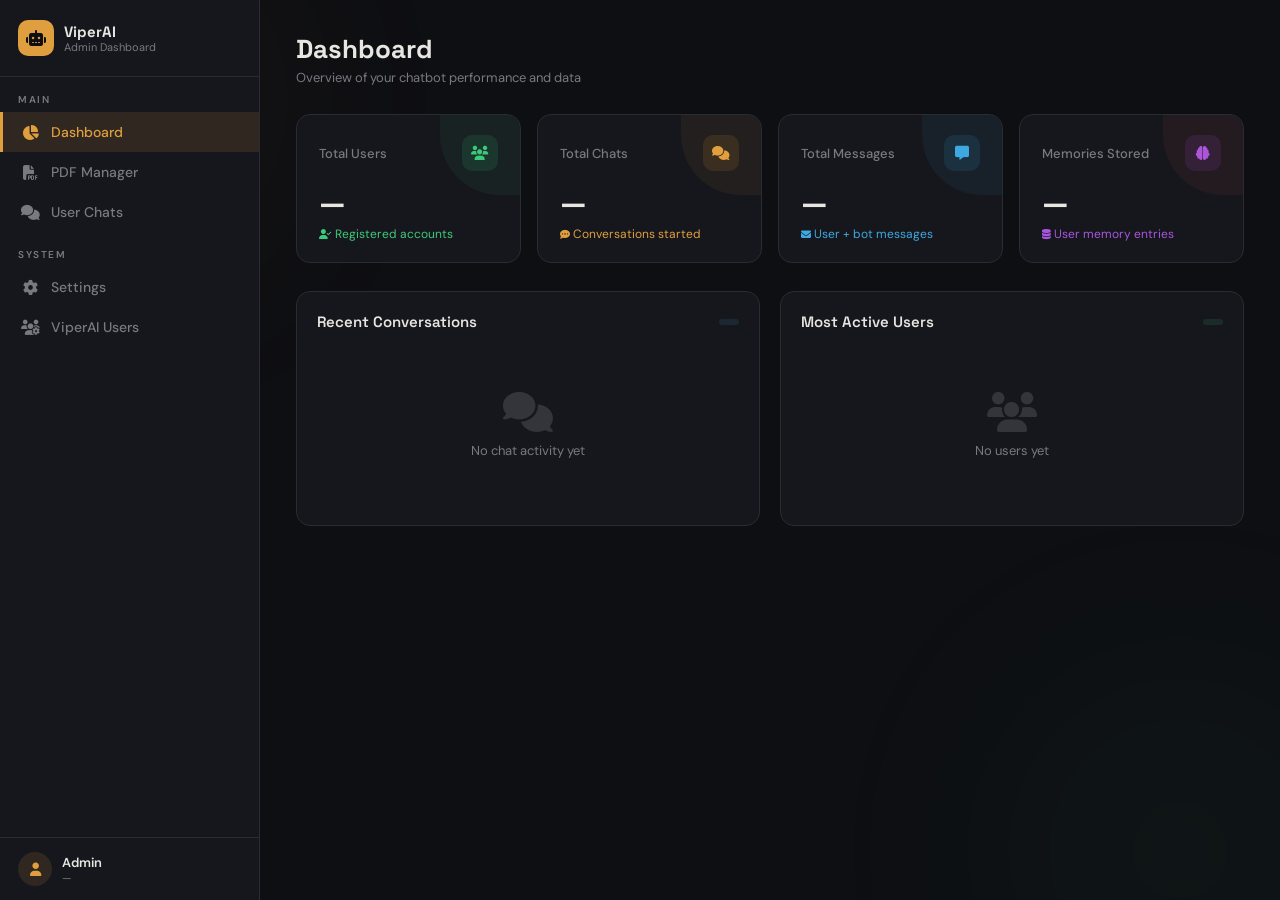
==== commit 699e43b2: "update Viper AI" ====
--- a/templates/admin.html
+++ b/templates/admin.html
@@ -71,10 +71,10 @@
     </nav>
 
     <div class="sidebar-footer">
-      <div class="sidebar-footer-av"><i class="fas fa-user"></i></div>
+      <div class="sidebar-footer-av" id="adminAv"><i class="fas fa-user"></i></div>
       <div class="sidebar-footer-info">
-        <div class="sidebar-footer-name">Admin</div>
-        <div class="sidebar-footer-email">admin@viperai.io</div>
+        <div class="sidebar-footer-name" id="adminName">Admin</div>
+        <div class="sidebar-footer-email" id="adminEmail">—</div>
       </div>
     </div>
   </aside>
@@ -101,17 +101,6 @@
         </div>
 
         <div class="stats-grid">
-          <div class="stat-card amber">
-            <div class="stat-card-header">
-              <span class="stat-card-label">Total PDFs</span>
-              <div class="stat-card-icon" style="background:var(--accent-dim);">
-                <i class="fas fa-file-pdf" style="color:var(--accent);"></i>
-              </div>
-            </div>
-            <div class="stat-card-value" id="statPdfs">0</div>
-            <div class="stat-card-sub" style="color:var(--success);"><i class="fas fa-arrow-up" style="font-size:10px;"></i> Knowledge base</div>
-          </div>
-
           <div class="stat-card green">
             <div class="stat-card-header">
               <span class="stat-card-label">Total Users</span>
@@ -119,8 +108,19 @@
                 <i class="fas fa-users" style="color:var(--success);"></i>
               </div>
             </div>
-            <div class="stat-card-value" id="statUsers">0</div>
-            <div class="stat-card-sub" style="color:var(--success);"><i class="fas fa-arrow-up" style="font-size:10px;"></i> Active chatters</div>
+            <div class="stat-card-value" id="statUsers">—</div>
+            <div class="stat-card-sub" style="color:var(--success);"><i class="fas fa-user-check" style="font-size:10px;"></i> Registered accounts</div>
+          </div>
+
+          <div class="stat-card amber">
+            <div class="stat-card-header">
+              <span class="stat-card-label">Total Chats</span>
+              <div class="stat-card-icon" style="background:var(--accent-dim);">
+                <i class="fas fa-comments" style="color:var(--accent);"></i>
+              </div>
+            </div>
+            <div class="stat-card-value" id="statChats">—</div>
+            <div class="stat-card-sub" style="color:var(--accent);"><i class="fas fa-comment-dots" style="font-size:10px;"></i> Conversations started</div>
           </div>
 
           <div class="stat-card blue">
@@ -130,42 +130,39 @@
                 <i class="fas fa-message" style="color:var(--info);"></i>
               </div>
             </div>
-            <div class="stat-card-value" id="statMessages">0</div>
-            <div class="stat-card-sub" style="color:var(--info);"><i class="fas fa-arrow-up" style="font-size:10px;"></i> All conversations</div>
+            <div class="stat-card-value" id="statMessages">—</div>
+            <div class="stat-card-sub" style="color:var(--info);"><i class="fas fa-envelope" style="font-size:10px;"></i> User + bot messages</div>
           </div>
 
           <div class="stat-card red">
             <div class="stat-card-header">
-              <span class="stat-card-label">Bot Status</span>
-              <div class="stat-card-icon" style="background:rgba(62,201,122,0.12);">
-                <i class="fas fa-bolt" style="color:var(--success);"></i>
-              </div>
-            </div>
-            <div style="display:flex;align-items:center;gap:10px;">
-              <div class="stat-card-value">Live</div>
-              <div class="pulse-dot"></div>
-            </div>
-            <div class="stat-card-sub" style="color:var(--success);"><i class="fas fa-circle-check" style="font-size:10px;"></i> Running normally</div>
+              <span class="stat-card-label">Memories Stored</span>
+              <div class="stat-card-icon" style="background:rgba(168,85,224,0.12);">
+                <i class="fas fa-brain" style="color:#a855e0;"></i>
+              </div>
+            </div>
+            <div class="stat-card-value" id="statMemories">—</div>
+            <div class="stat-card-sub" style="color:#a855e0;"><i class="fas fa-database" style="font-size:10px;"></i> User memory entries</div>
           </div>
         </div>
 
         <div class="recent-grid">
           <div class="recent-card">
-            <h3>Recent Uploads</h3>
-            <div id="recentUploads" style="display:flex;flex-direction:column;gap:10px;">
-              <div class="empty-state" style="min-height:160px;">
-                <i class="fas fa-cloud-arrow-up"></i>
-                <span style="font-size:13px;">No PDFs uploaded yet</span>
-              </div>
+            <div style="display:flex;align-items:center;justify-content:space-between;margin-bottom:14px;">
+              <h3 style="margin:0;">Recent Conversations</h3>
+              <span class="badge badge-info" id="recentChatsCount"></span>
+            </div>
+            <div id="recentChats" style="display:flex;flex-direction:column;gap:8px;">
+              <div class="empty-state" style="min-height:160px;"><i class="fas fa-comments"></i><span style="font-size:13px;">No chat activity yet</span></div>
             </div>
           </div>
           <div class="recent-card">
-            <h3>Recent Chats</h3>
-            <div id="recentChats" style="display:flex;flex-direction:column;gap:10px;">
-              <div class="empty-state" style="min-height:160px;">
-                <i class="fas fa-comments"></i>
-                <span style="font-size:13px;">No chat activity yet</span>
-              </div>
+            <div style="display:flex;align-items:center;justify-content:space-between;margin-bottom:14px;">
+              <h3 style="margin:0;">Most Active Users</h3>
+              <span class="badge badge-success" id="topUsersCount"></span>
+            </div>
+            <div id="topUsers" style="display:flex;flex-direction:column;gap:8px;">
+              <div class="empty-state" style="min-height:160px;"><i class="fas fa-users"></i><span style="font-size:13px;">No users yet</span></div>
             </div>
           </div>
         </div>
